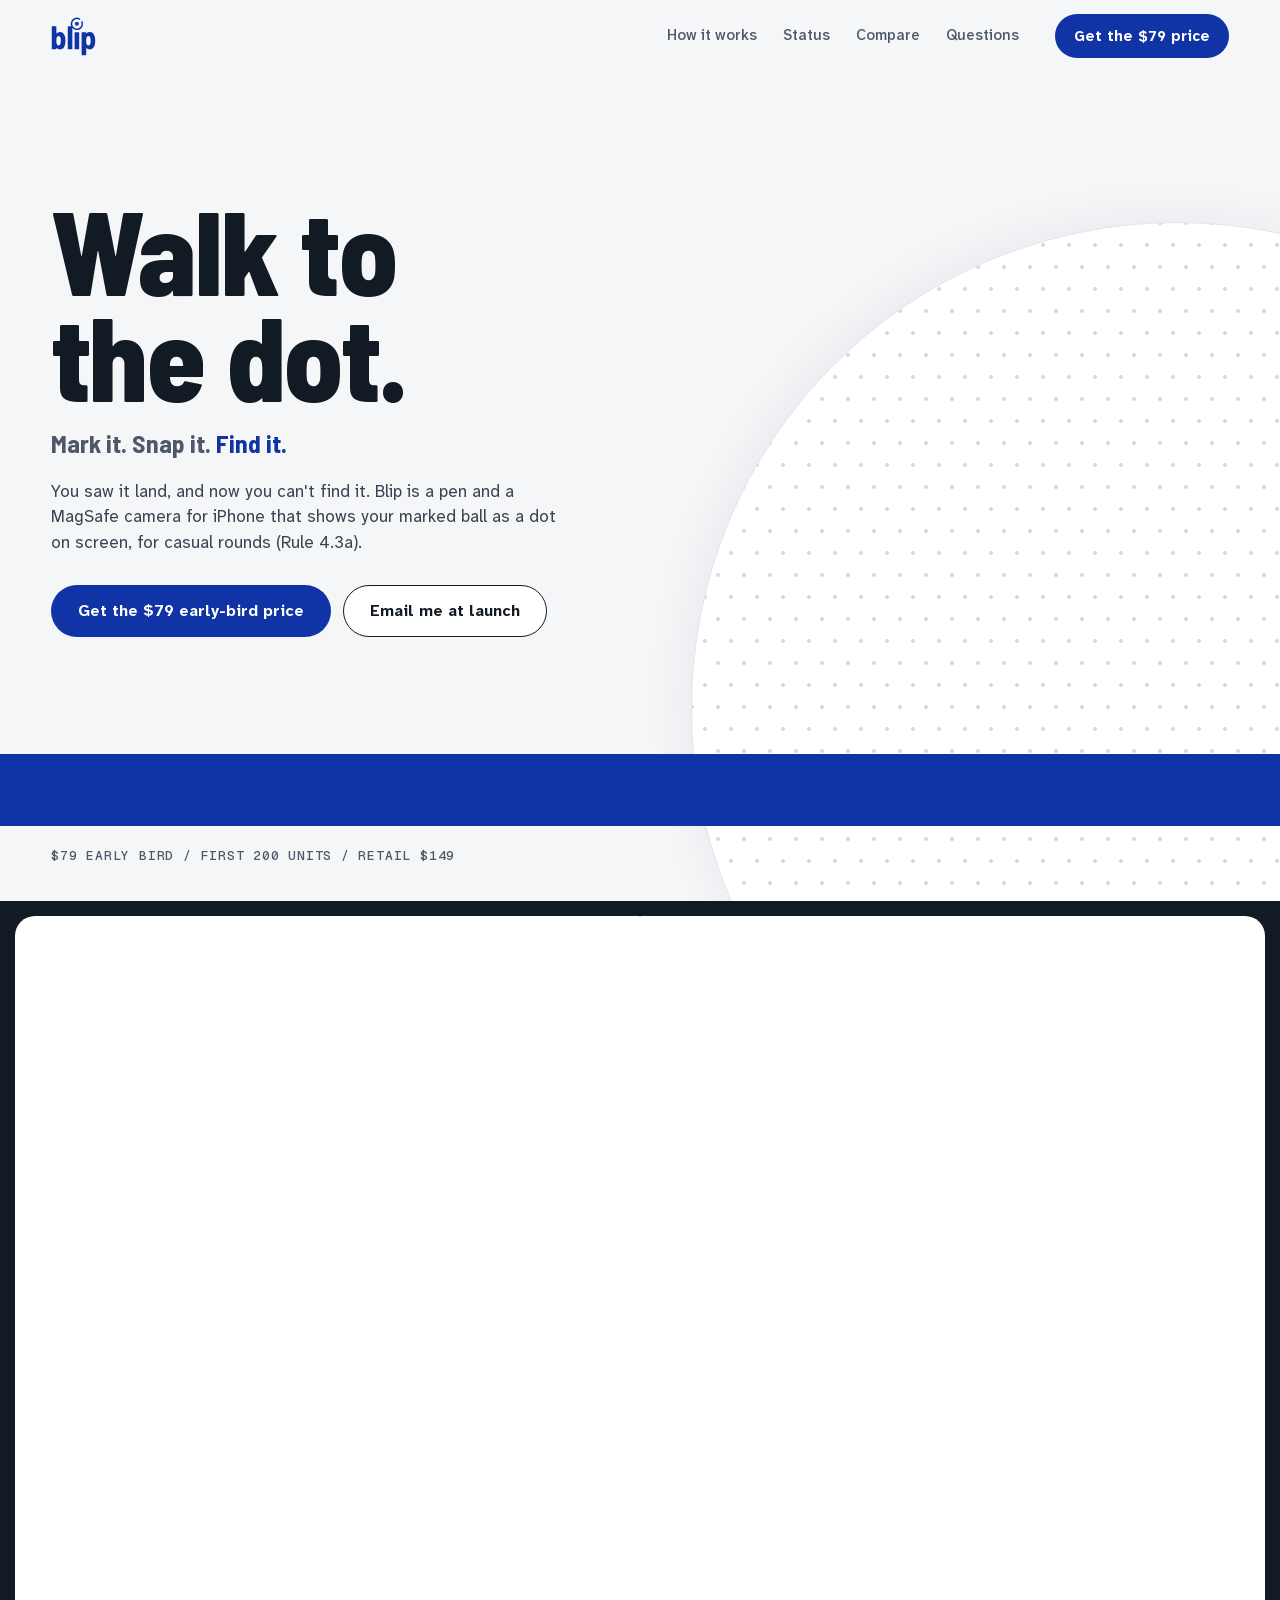
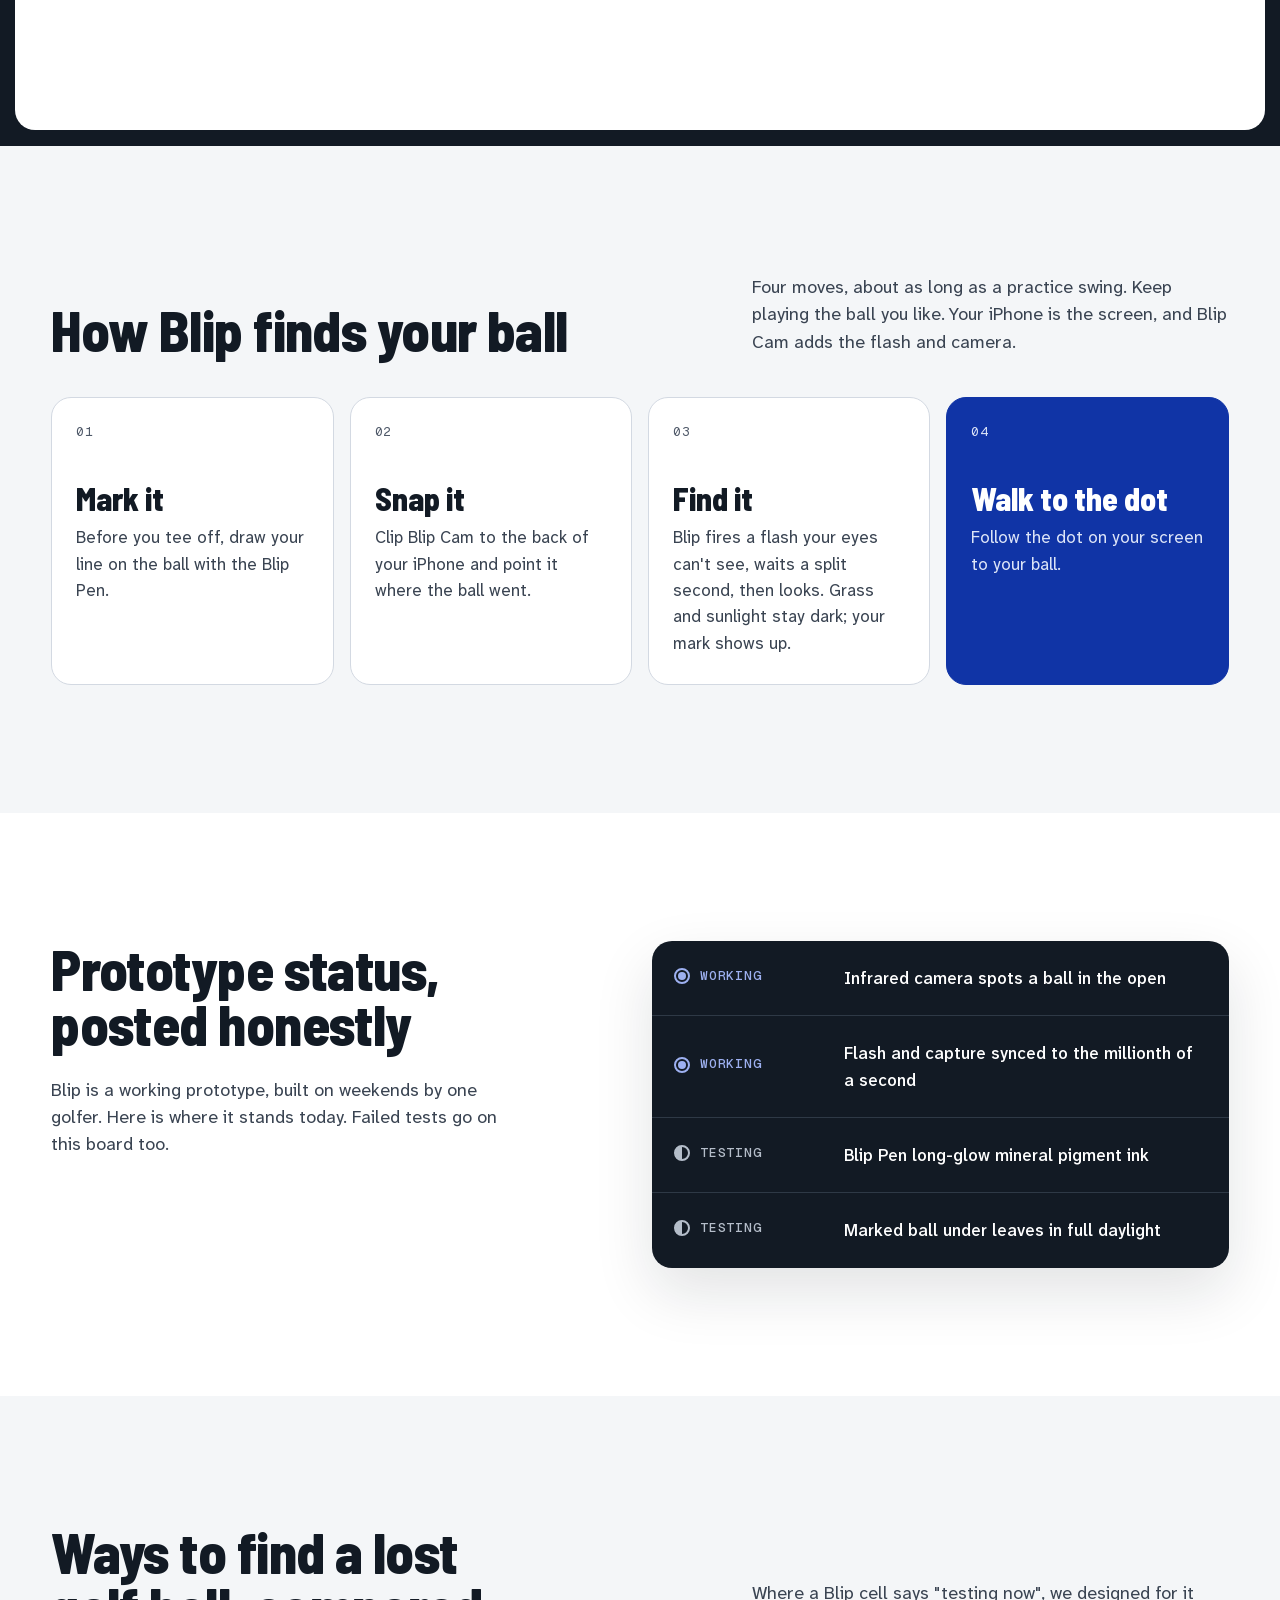
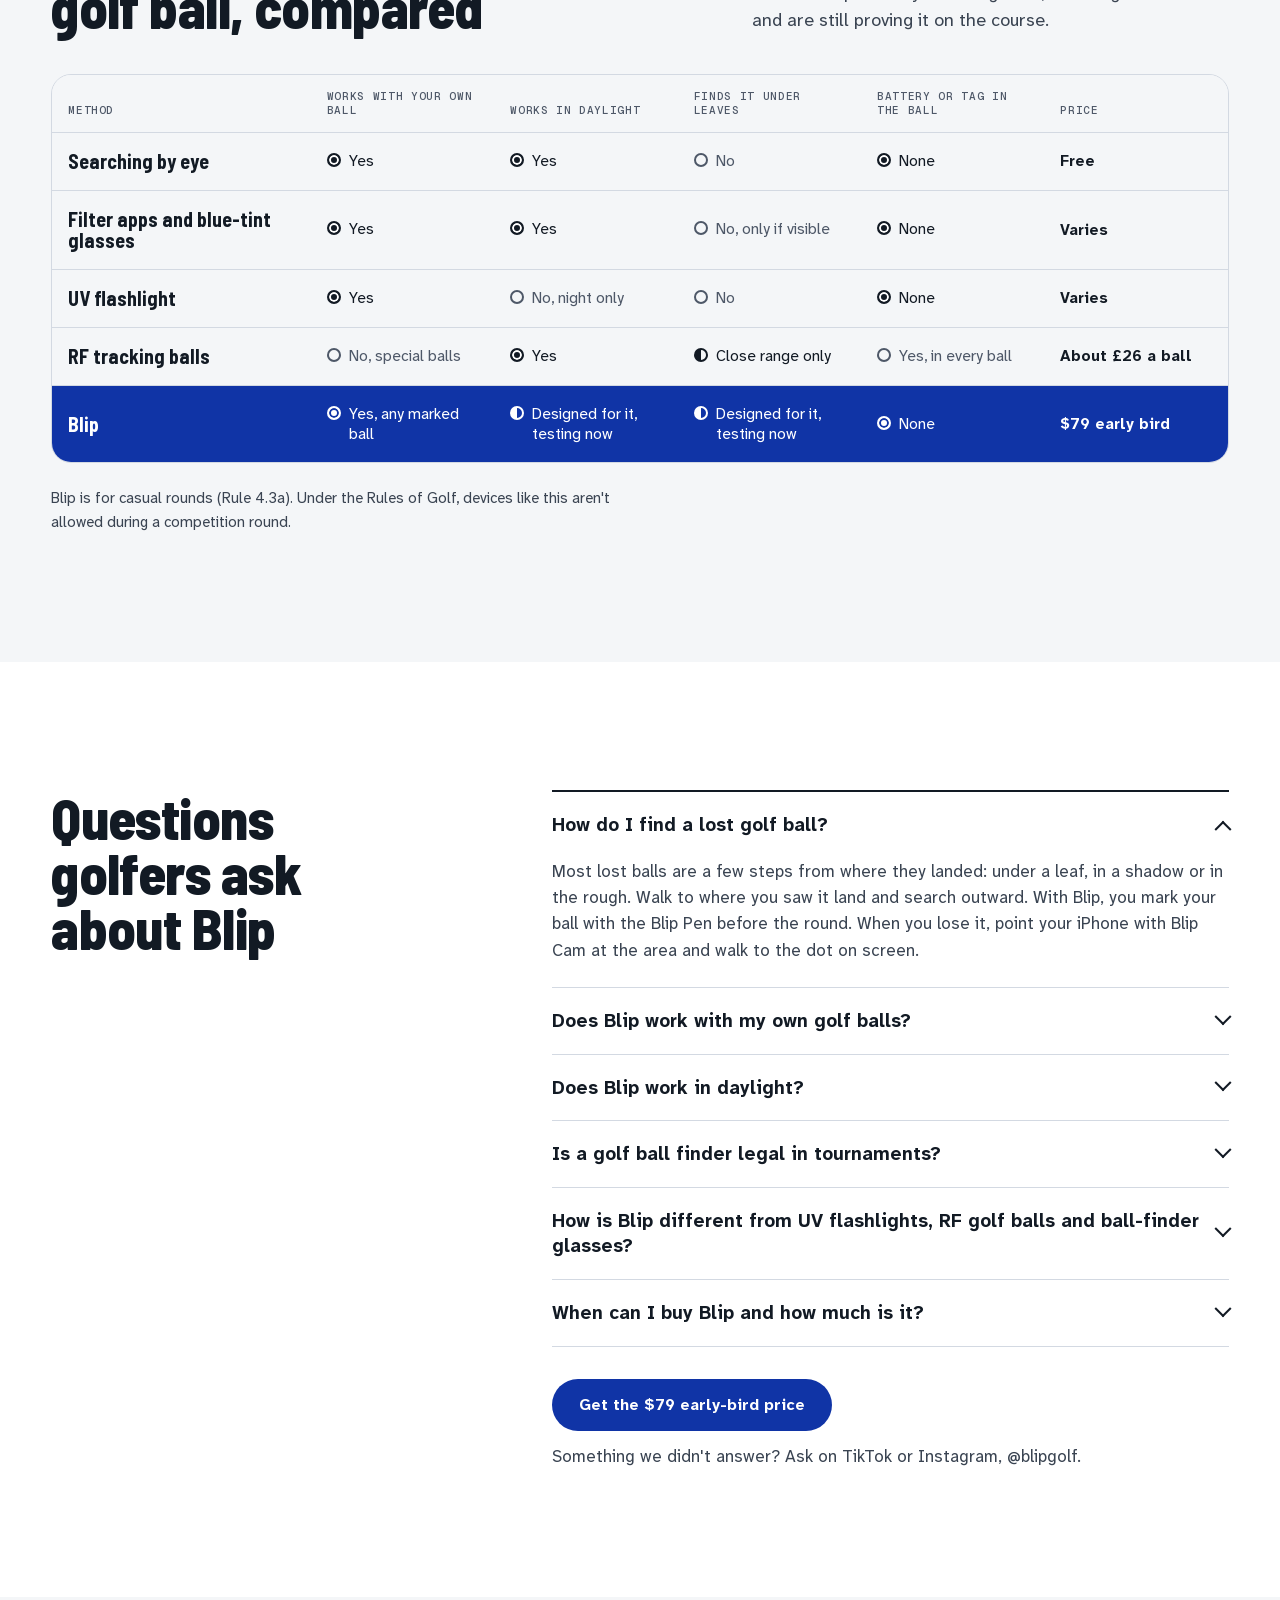
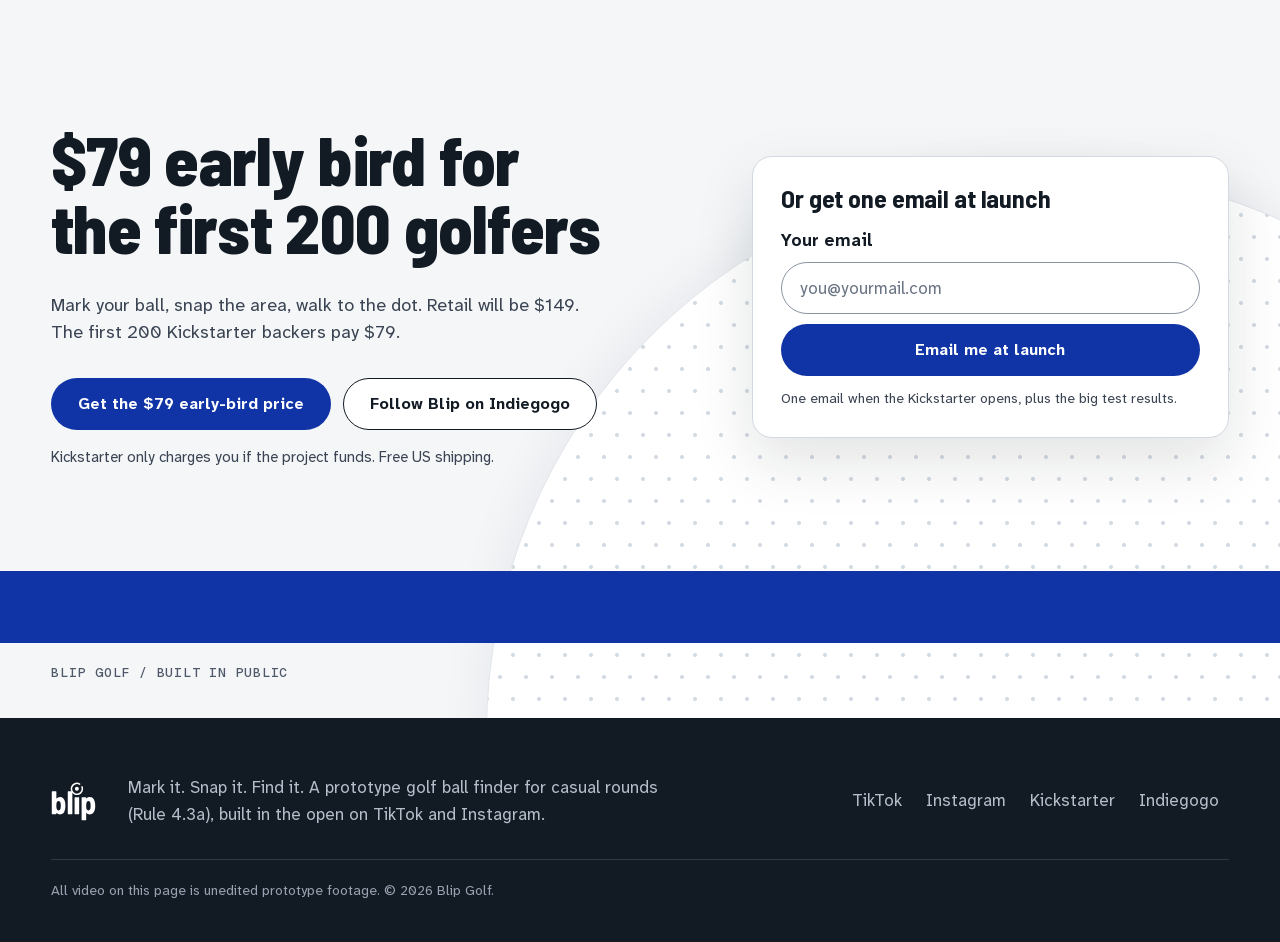
==== index.html @ b2dbf063 "Publish Blip Golf site: simplified home, dimpled-ball motif, links page Co-Authored-By: Claude Opus " ====
<!doctype html>
<html lang="en" data-type="product" data-radius="soft">
<head>
<meta charset="utf-8">
<meta name="viewport" content="width=device-width, initial-scale=1">
<!-- Blip brand tokens v1 (from ~/Findaball/brand/tokens/tokens.css). Fonts are self-hosted in styles.css instead of the @import. Swap brand values HERE. -->
<style>
:root{
  --blue:#1034A6;        /* Egyptian Blue, the ink: line, wordmark, primary button, dot, links */
  --blue-deep:#0A1F6B;   /* pressed / band on blue */
  --blue-wash:#DCE4F7;   /* rare tint panel */
  --blue-light:#9DB0F0;  /* blue text on ink grounds only */
  --white:#FFFFFF;       /* ball white: cards, ball arc */
  --mist:#F4F6F8;        /* page ground (cool, never cream) */
  --mist-2:#E9EDF2;      /* secondary surface, photo slots */
  --line:#D3D9E2;        /* hairlines */
  --slate:#4E5868;       /* secondary text on light */
  --ink:#121A24;         /* text on light, dark grounds */
  --ink-2:#1E2833;       /* dark cards */
  --font-display:"Barlow Semi Condensed","Arial Narrow",sans-serif; /* 800/700, tracking -0.01em */
  --font-sans:"Atkinson Hyperlegible Next",system-ui,sans-serif;
  --font-mono:"Geist Mono",ui-monospace,monospace;              /* readouts only, uppercase, +0.06em */
  --radius-sm:8px; --radius-md:20px; --radius-pill:999px;
  --shadow-ball:0 24px 60px rgba(18,26,36,.12);
  --space-1:4px; --space-2:8px; --space-3:16px; --space-4:24px; --space-5:40px; --space-6:64px; --space-7:120px;
}
</style>
<title>Blip: golf ball finder for iPhone, pen plus camera</title>
<meta name="description" content="Blip is a golf ball finder: mark any ball with the Blip Pen, then the Blip Cam on your iPhone shows it as a dot on screen. $79 early bird on Kickstarter.">
<link rel="canonical" href="https://blipgolf.com/">
<meta name="page-type" content="product">
<meta name="site-kind" content="tech">
<meta name="theme-color" content="#F4F6F8">
<meta name="color-scheme" content="light">
<meta name="robots" content="index, follow, max-image-preview:large, max-video-preview:-1">

<meta property="og:type" content="website">
<meta property="og:site_name" content="Blip Golf">
<meta property="og:url" content="https://blipgolf.com/">
<meta property="og:title" content="Blip: walk to the dot. A golf ball finder for iPhone">
<meta property="og:description" content="A marker pen plus a MagSafe camera for iPhone that finds the golf ball you already play. Prototype built in the open. $79 early bird.">
<meta property="og:image" content="https://blipgolf.com/assets/og-image.png">
<meta property="og:image:width" content="1200">
<meta property="og:image:height" content="630">
<meta property="og:image:alt" content="Blip logo and the line Walk to the dot. on a light ground with a blue band.">
<meta name="twitter:card" content="summary_large_image">
<meta name="twitter:title" content="Blip: walk to the dot. A golf ball finder for iPhone">
<meta name="twitter:description" content="A marker pen plus a MagSafe camera for iPhone that finds the golf ball you already play. $79 early bird.">
<meta name="twitter:image" content="https://blipgolf.com/assets/og-image.png">
<meta name="twitter:image:alt" content="Blip logo and the line Walk to the dot. on a light ground with a blue band.">

<link rel="icon" href="assets/favicon.svg" type="image/svg+xml">
<link rel="icon" href="assets/favicon-32.png" sizes="32x32" type="image/png">
<link rel="apple-touch-icon" href="assets/apple-touch-icon-180.png">
<link rel="manifest" href="site.webmanifest">

<link rel="preload" href="assets/fonts/barlow-semi-condensed-800.woff2" as="font" type="font/woff2" crossorigin>
<link rel="preload" href="assets/fonts/atkinson-next.woff2" as="font" type="font/woff2" crossorigin>
<link rel="stylesheet" href="styles.css?v=10">
<script>document.documentElement.classList.add('js','mo-js','m-enter');setTimeout(function(){document.documentElement.classList.add('mo-safe')},2500)</script>
<link rel="modulepreload" href="assets/moments/moments.js">
<link rel="modulepreload" href="assets/moments/lib.js">

<script type="application/ld+json">
{
  "@context": "https://schema.org",
  "@graph": [
    {
      "@type": "Organization",
      "@id": "https://blipgolf.com/#org",
      "name": "Blip Golf",
      "alternateName": "Blip",
      "url": "https://blipgolf.com/",
      "logo": "https://blipgolf.com/assets/icon-512.png",
      "description": "Blip Golf makes lost golf balls findable with a marker pen and a MagSafe camera for iPhone. Prototype stage, built in the open.",
      "sameAs": [
        "https://www.instagram.com/blipgolf/",
        "https://www.tiktok.com/@blipgolf",
        "https://www.kickstarter.com/projects/804464871/1559624511",
        "https://www.indiegogo.com/projects/findaball/blip"
      ]
    },
    {
      "@type": "WebSite",
      "@id": "https://blipgolf.com/#website",
      "url": "https://blipgolf.com/",
      "name": "Blip Golf",
      "publisher": { "@id": "https://blipgolf.com/#org" },
      "inLanguage": "en"
    },
    {
      "@type": "Product",
      "@id": "https://blipgolf.com/#product",
      "name": "Blip golf ball finder",
      "brand": { "@type": "Brand", "name": "Blip" },
      "manufacturer": { "@id": "https://blipgolf.com/#org" },
      "description": "A golf ball finder kit for casual rounds: the Blip Pen marks any golf ball, and the Blip Cam, a MagSafe clip-on camera for iPhone, fires a flash your eyes can't see and shows the marked ball as a dot on the phone screen. Prototype stage; daylight use under leaves is being tested now.",
      "category": "Sports & Outdoors > Golf > Golf Accessories > Golf Ball Finders",
      "image": "https://blipgolf.com/assets/media/pen-and-cam.jpg",
      "url": "https://blipgolf.com/",
      "offers": {
        "@type": "Offer",
        "name": "Kickstarter early bird",
        "price": "79.00",
        "priceCurrency": "USD",
        "availability": "https://schema.org/PreOrder",
        "url": "https://www.kickstarter.com/projects/804464871/1559624511",
        "eligibleQuantity": { "@type": "QuantitativeValue", "maxValue": 200, "unitText": "early-bird units" },
        "seller": { "@id": "https://blipgolf.com/#org" }
      }
    },
    {
      "@type": "HowTo",
      "@id": "https://blipgolf.com/#howto",
      "name": "How to find a lost golf ball with Blip",
      "description": "Mark your ball, snap the area with Blip Cam on your iPhone, and walk to the dot on screen.",
      "tool": [
        { "@type": "HowToTool", "name": "Blip Pen" },
        { "@type": "HowToTool", "name": "Blip Cam (MagSafe clip-on camera)" },
        { "@type": "HowToTool", "name": "iPhone with MagSafe" }
      ],
      "step": [
        { "@type": "HowToStep", "position": 1, "name": "Mark it", "text": "Before you tee off, draw your line on the ball with the Blip Pen. Any ball works.", "url": "https://blipgolf.com/#how" },
        { "@type": "HowToStep", "position": 2, "name": "Snap it", "text": "Clip Blip Cam to the back of your iPhone and point it where the ball went.", "url": "https://blipgolf.com/#how" },
        { "@type": "HowToStep", "position": 3, "name": "Find it", "text": "Blip fires a flash your eyes can't see, waits a split second, then looks. Grass and sunlight stay dark; your mark shows up as a dot.", "url": "https://blipgolf.com/#how" },
        { "@type": "HowToStep", "position": 4, "name": "Walk to the dot", "text": "Follow the dot on your phone to your ball.", "url": "https://blipgolf.com/#how" }
      ]
    },
    {
      "@type": "FAQPage",
      "@id": "https://blipgolf.com/#faq",
      "mainEntity": [
        { "@type": "Question", "name": "How do I find a lost golf ball?", "acceptedAnswer": { "@type": "Answer", "text": "Most lost balls are a few steps from where they landed: under a leaf, in a shadow or in the rough. Walk to where you saw it land and search outward. With Blip, you mark your ball with the Blip Pen before the round. When you lose it, point your iPhone with Blip Cam at the area and walk to the dot on screen." } },
        { "@type": "Question", "name": "Does Blip work with my own golf balls?", "acceptedAnswer": { "@type": "Answer", "text": "Yes. Blip works with any ball you mark with the Blip Pen. The ball stays exactly as it is, with nothing added inside." } },
        { "@type": "Question", "name": "Does Blip work in daylight?", "acceptedAnswer": { "@type": "Answer", "text": "Blip is designed for daylight, and we are testing that now. The prototype camera already spots a ball in the open. Its flash and capture are synced to the millionth of a second. The Blip Pen ink and a marked ball under leaves in full daylight are still in testing. We will post the results either way." } },
        { "@type": "Question", "name": "Is a golf ball finder legal in tournaments?", "acceptedAnswer": { "@type": "Answer", "text": "No. Blip is for casual rounds (Rule 4.3a). Under Rule 4.3a of the Rules of Golf, using equipment like this during a competition round is not allowed." } },
        { "@type": "Question", "name": "How is Blip different from UV flashlights, RF golf balls and ball-finder glasses?", "acceptedAnswer": { "@type": "Answer", "text": "Blue-tint glasses and filter apps only help when the ball is already visible. UV flashlights only work at night. RF tracking balls need special balls, about £26 each, and only work at close range. Blip works with your own ball and your iPhone. It is designed for daylight and for balls under leaves, which we are testing now." } },
        { "@type": "Question", "name": "When can I buy Blip and how much is it?", "acceptedAnswer": { "@type": "Answer", "text": "Blip is launching on Kickstarter. The early bird price is $79 for the first 200 units, and retail will be $149. Kickstarter only charges you if the project funds, and US shipping is free. Tap Get the $79 early-bird price to hear when it goes live." } }
      ]
    }
  ]
}
</script>
</head>
<body>
<a class="skip" href="#main">Skip to content</a>

<header class="nav" id="nav">
  <div class="wrap nav__in">
    <a class="brand" href="#top"><img src="assets/logo.svg" alt="Blip Golf, back to top" width="58" height="51"></a>
    <nav aria-label="Sections">
      <ul class="nav__links">
        <li><a href="#how">How it works</a></li>
        <li><a href="#status">Status</a></li>
        <li><a href="#compare">Compare</a></li>
        <li><a href="#faq">Questions</a></li>
      </ul>
    </nav>
    <a class="btn btn--primary btn--sm" data-link="kickstarter" href="https://www.kickstarter.com/projects/804464871/1559624511" rel="noopener">Get the $79 price</a>
  </div>
</header>

<main id="main">

<section class="hero field" id="top" aria-labelledby="h1" data-enter>
  <div class="ball hero__ball" aria-hidden="true"></div>
  <div class="wrap hero__copy">
    <h1 id="h1" class="hero__title"><span class="slot"><span>Walk to</span></span> <span class="slot"><span>the dot.</span></span></h1>
    <p class="tagline"><span>Mark it.</span> <span>Snap it.</span> <span class="tagline__hot">Find it.</span></p>
    <p class="hero__lead">You saw it land, and now you can't find it. Blip is a pen and a MagSafe camera for iPhone that shows your marked ball as a dot on screen, for casual rounds (Rule 4.3a).</p>
    <div class="hero__actions">
      <a class="btn btn--primary" data-link="kickstarter" href="https://www.kickstarter.com/projects/804464871/1559624511" rel="noopener">Get the $79 early-bird price</a>
      <a class="btn btn--line" href="#early-bird">Email me at launch</a>
    </div>
  </div>
  <div class="band hero__band" aria-hidden="true"></div>
  <div class="wrap"><p class="readline">$79 early bird / first 200 units / retail $149</p></div>
</section>

<section class="ground-ink camera" id="problem" aria-labelledby="problem-h" data-moment="iris-opens" data-moment-opts='{"from":"base"}' style="--p-bg: var(--white)">
  <div class="wrap">
    <div class="camera__head">
      <h2 id="problem-h" class="h2">Most lost balls are a few steps away</h2>
      <p class="lead">Most lost balls sit under a leaf or in the rough, close enough to step on. Here is our prototype infrared camera, unedited. In the open, the ball shows as a bright spot. Under cut grass it is still hard to see, so the Blip Pen ink is in testing now.</p>
    </div>
    <div class="camera__pair">
      <figure class="plate">
        <figcaption class="plate__tag"><span class="mark mark--on" aria-hidden="true"></span>Ball in the open: spotted</figcaption>
        <div class="plate__frame" style="aspect-ratio: 720 / 502">
          <video class="plate__media" data-autoplay muted loop playsinline preload="none" poster="assets/media/test-open.jpg" width="720" height="502" aria-label="Unedited infrared test footage: a golf ball sits among leaves on a tray and shows as a bright spot.">
            <source src="assets/media/test-open.mp4" type="video/mp4">
          </video>
        </div>
      </figure>
      <figure class="plate">
        <figcaption class="plate__tag"><span class="mark mark--half" aria-hidden="true"></span>Ball under cut grass: testing</figcaption>
        <div class="plate__frame" style="aspect-ratio: 720 / 502">
          <video class="plate__media" data-autoplay muted loop playsinline preload="none" poster="assets/media/test-grass.jpg" width="720" height="502" aria-label="Unedited infrared test footage: the same tray with the ball hidden under cut grass. No bright spot stands out yet.">
            <source src="assets/media/test-grass.mp4" type="video/mp4">
          </video>
        </div>
      </figure>
    </div>
  </div>
</section>

<section class="ground-mist how" id="how" aria-labelledby="how-h">
  <div class="wrap">
    <div class="how__head">
      <h2 id="how-h" class="h2">How Blip finds your ball</h2>
      <p class="how__sub">Four moves, about as long as a practice swing. Keep playing the ball you like. Your iPhone is the screen, and Blip Cam adds the flash and camera.</p>
    </div>
    <ol class="steps">
      <li class="step">
        <span class="step__n" aria-hidden="true">01</span>
        <h3 class="step__t">Mark it</h3>
        <p>Before you tee off, draw your line on the ball with the Blip Pen.</p>
      </li>
      <li class="step">
        <span class="step__n" aria-hidden="true">02</span>
        <h3 class="step__t">Snap it</h3>
        <p>Clip Blip Cam to the back of your iPhone and point it where the ball went.</p>
      </li>
      <li class="step">
        <span class="step__n" aria-hidden="true">03</span>
        <h3 class="step__t">Find it</h3>
        <p>Blip fires a flash your eyes can't see, waits a split second, then looks. Grass and sunlight stay dark; your mark shows up.</p>
      </li>
      <li class="step step--hot">
        <span class="step__n" aria-hidden="true">04</span>
        <h3 class="step__t">Walk to the dot</h3>
        <p>Follow the dot on your screen to your ball.</p>
      </li>
    </ol>
  </div>
</section>

<section class="ground-white status" id="status" aria-labelledby="status-h">
  <div class="wrap status__grid">
    <div class="status__head">
      <h2 id="status-h" class="h2">Prototype status, posted honestly</h2>
      <p class="lead">Blip is a working prototype, built on weekends by one golfer. Here is where it stands today. Failed tests go on this board too.</p>
    </div>
    <table class="board-table">
      <caption class="vh">Blip prototype status</caption>
      <thead class="vh"><tr><th scope="col">State</th><th scope="col">What</th></tr></thead>
      <tbody>
        <tr class="is-on"><td><span class="state"><span class="mark mark--on" aria-hidden="true"></span>Working</span></td><td>Infrared camera spots a ball in the open</td></tr>
        <tr class="is-on"><td><span class="state"><span class="mark mark--on" aria-hidden="true"></span>Working</span></td><td>Flash and capture synced to the millionth of a second</td></tr>
        <tr class="is-test"><td><span class="state"><span class="mark mark--half" aria-hidden="true"></span>Testing</span></td><td>Blip Pen long-glow mineral pigment ink</td></tr>
        <tr class="is-test"><td><span class="state"><span class="mark mark--half" aria-hidden="true"></span>Testing</span></td><td>Marked ball under leaves in full daylight</td></tr>
      </tbody>
    </table>
  </div>
</section>

<section class="ground-mist compare" id="compare" aria-labelledby="compare-h">
  <div class="wrap">
    <div class="compare__head">
      <h2 id="compare-h" class="h2">Ways to find a lost golf ball, compared</h2>
      <p class="lead">Where a Blip cell says "testing now", we designed for it and are still proving it on the course.</p>
    </div>
    <table class="lb">
      <caption class="vh">Comparison of golf ball finding methods: searching by eye, filter apps and glasses, UV flashlights, RF tracking balls and Blip.</caption>
      <thead>
        <tr>
          <th scope="col">Method</th>
          <th scope="col">Works with your own ball</th>
          <th scope="col">Works in daylight</th>
          <th scope="col">Finds it under leaves</th>
          <th scope="col">Battery or tag in the ball</th>
          <th scope="col">Price</th>
        </tr>
      </thead>
      <tbody>
        <tr>
          <th scope="row">Searching by eye</th>
          <td data-l="Your own ball"><span class="yn yn--y">Yes</span></td>
          <td data-l="Daylight"><span class="yn yn--y">Yes</span></td>
          <td data-l="Under leaves"><span class="yn yn--n">No</span></td>
          <td data-l="In the ball"><span class="yn yn--y">None</span></td>
          <td data-l="Price">Free</td>
        </tr>
        <tr>
          <th scope="row">Filter apps and blue-tint glasses</th>
          <td data-l="Your own ball"><span class="yn yn--y">Yes</span></td>
          <td data-l="Daylight"><span class="yn yn--y">Yes</span></td>
          <td data-l="Under leaves"><span class="yn yn--n">No, only if visible</span></td>
          <td data-l="In the ball"><span class="yn yn--y">None</span></td>
          <td data-l="Price">Varies</td>
        </tr>
        <tr>
          <th scope="row">UV flashlight</th>
          <td data-l="Your own ball"><span class="yn yn--y">Yes</span></td>
          <td data-l="Daylight"><span class="yn yn--n">No, night only</span></td>
          <td data-l="Under leaves"><span class="yn yn--n">No</span></td>
          <td data-l="In the ball"><span class="yn yn--y">None</span></td>
          <td data-l="Price">Varies</td>
        </tr>
        <tr>
          <th scope="row">RF tracking balls</th>
          <td data-l="Your own ball"><span class="yn yn--n">No, special balls</span></td>
          <td data-l="Daylight"><span class="yn yn--y">Yes</span></td>
          <td data-l="Under leaves"><span class="yn yn--p">Close range only</span></td>
          <td data-l="In the ball"><span class="yn yn--n">Yes, in every ball</span></td>
          <td data-l="Price">About £26 a ball</td>
        </tr>
        <tr class="lb__us">
          <th scope="row">Blip</th>
          <td data-l="Your own ball"><span class="yn yn--y">Yes, any marked ball</span></td>
          <td data-l="Daylight"><span class="yn yn--p">Designed for it, testing now</span></td>
          <td data-l="Under leaves"><span class="yn yn--p">Designed for it, testing now</span></td>
          <td data-l="In the ball"><span class="yn yn--y">None</span></td>
          <td data-l="Price">$79 early bird</td>
        </tr>
      </tbody>
    </table>
    <p class="fine">Blip is for casual rounds (Rule 4.3a). Under the Rules of Golf, devices like this aren't allowed during a competition round.</p>
  </div>
</section>

<section class="ground-white faq" id="faq" aria-labelledby="faq-h">
  <div class="wrap faq__grid">
    <h2 id="faq-h" class="h2">Questions golfers ask about Blip</h2>
    <div class="faq__list">
      <details class="qa" open>
        <summary><h3>How do I find a lost golf ball?</h3></summary>
        <p>Most lost balls are a few steps from where they landed: under a leaf, in a shadow or in the rough. Walk to where you saw it land and search outward. With Blip, you mark your ball with the Blip Pen before the round. When you lose it, point your iPhone with Blip Cam at the area and walk to the dot on screen.</p>
      </details>
      <details class="qa">
        <summary><h3>Does Blip work with my own golf balls?</h3></summary>
        <p>Yes. Blip works with any ball you mark with the Blip Pen. The ball stays exactly as it is, with nothing added inside.</p>
      </details>
      <details class="qa">
        <summary><h3>Does Blip work in daylight?</h3></summary>
        <p>Blip is designed for daylight, and we are testing that now. The prototype camera already spots a ball in the open. Its flash and capture are synced to the millionth of a second. The Blip Pen ink and a marked ball under leaves in full daylight are still in testing. We will post the results either way.</p>
      </details>
      <details class="qa">
        <summary><h3>Is a golf ball finder legal in tournaments?</h3></summary>
        <p>No. Blip is for casual rounds (Rule 4.3a). Under Rule 4.3a of the Rules of Golf, using equipment like this during a competition round is not allowed.</p>
      </details>
      <details class="qa">
        <summary><h3>How is Blip different from UV flashlights, RF golf balls and ball-finder glasses?</h3></summary>
        <p>Blue-tint glasses and filter apps only help when the ball is already visible. UV flashlights only work at night. RF tracking balls need special balls, about £26 each, and only work at close range. Blip works with your own ball and your iPhone. It is designed for daylight and for balls under leaves, which we are testing now.</p>
      </details>
      <details class="qa">
        <summary><h3>When can I buy Blip and how much is it?</h3></summary>
        <p>Blip is launching on Kickstarter. The early bird price is $79 for the first 200 units, and retail will be $149. Kickstarter only charges you if the project funds, and US shipping is free. Tap Get the $79 early-bird price to hear when it goes live.</p>
      </details>
      <div class="faq__cta">
        <a class="btn btn--primary" data-link="kickstarter" href="https://www.kickstarter.com/projects/804464871/1559624511" rel="noopener">Get the $79 early-bird price</a>
        <p>Something we didn't answer? Ask on TikTok or Instagram, @blipgolf.</p>
      </div>
    </div>
  </div>
</section>

<section class="close field" id="early-bird" aria-labelledby="close-h">
  <div class="ball close__ball" aria-hidden="true"></div>
  <div class="wrap close__grid">
    <div class="close__copy">
      <h2 id="close-h" class="h2 h2--xl">$79 early bird for the first 200 golfers</h2>
      <p class="lead">Mark your ball, snap the area, walk to the dot. Retail will be $149. The first 200 Kickstarter backers pay $79.</p>
      <div class="close__actions">
        <a class="btn btn--primary" data-link="kickstarter" href="https://www.kickstarter.com/projects/804464871/1559624511" rel="noopener">Get the $79 early-bird price</a>
        <a class="btn btn--line" data-link="indiegogo" href="https://www.indiegogo.com/projects/findaball/blip" rel="noopener">Follow Blip on Indiegogo</a>
      </div>
      <p class="close__risk">Kickstarter only charges you if the project funds. Free US shipping.</p>
    </div>
    <form class="signup" id="signup" novalidate>
      <h3 class="h3">Or get one email at launch</h3>
      <label class="signup__label" for="email">Your email</label>
      <div class="signup__row">
        <input class="signup__input" id="email" name="email" type="email" autocomplete="email" inputmode="email" required placeholder="you@yourmail.com" aria-describedby="email-help email-err">
        <button class="btn btn--primary" type="submit">Email me at launch</button>
      </div>
      <p class="signup__help" id="email-help">One email when the Kickstarter opens, plus the big test results.</p>
      <p class="signup__err" id="email-err" role="alert" hidden></p>
      <p class="signup__ok" id="email-ok" role="status" hidden></p>
    </form>
  </div>
  <div class="band close__band" aria-hidden="true"></div>
  <div class="wrap"><p class="readline">Blip Golf / built in public</p></div>
</section>

</main>

<footer class="foot ground-ink">
  <div class="wrap foot__in">
    <a class="brand" href="#top"><img src="assets/logo-reverse.svg" alt="Blip Golf, back to top" width="58" height="51"></a>
    <p class="foot__line">Mark it. Snap it. Find it. A prototype golf ball finder for casual rounds (Rule 4.3a), built in the open on TikTok and Instagram.</p>
    <ul class="foot__links">
      <li><a data-social="tiktok" href="https://www.tiktok.com/@blipgolf" rel="noopener">TikTok</a></li>
      <li><a data-social="instagram" href="https://www.instagram.com/blipgolf/" rel="noopener">Instagram</a></li>
      <li><a data-link="kickstarter" href="https://www.kickstarter.com/projects/804464871/1559624511" rel="noopener">Kickstarter</a></li>
      <li><a data-link="indiegogo" href="https://www.indiegogo.com/projects/findaball/blip" rel="noopener">Indiegogo</a></li>
    </ul>
    <p class="foot__fine">All video on this page is unedited prototype footage. &copy; 2026 Blip Golf.</p>
  </div>
</footer>

<script>
/* ===== Links: one place to change platform URLs =====
   TODO: the Kickstarter pre-launch page is not active yet. Confirm this URL when it is.
   TODO: swap these text buttons for Kickstarter's / Indiegogo's official badges once their
   brand-asset licence terms are confirmed (Kickstarter's widget card needs a live project). */
var LINKS = {
  kickstarter: 'https://www.kickstarter.com/projects/804464871/1559624511',
  indiegogo: 'https://www.indiegogo.com/projects/findaball/blip'
};
document.querySelectorAll('[data-link]').forEach(function (a) {
  var u = LINKS[a.getAttribute('data-link')]; if (u) a.href = u;
});

/* ===== Social handle: one constant =====
   The @blipgolf rename is in progress (old handle: hiphopgolfshop). Change it here only. */
var SOCIAL_HANDLE = 'blipgolf';
var SOCIAL = {
  tiktok: 'https://www.tiktok.com/@' + SOCIAL_HANDLE,
  instagram: 'https://www.instagram.com/' + SOCIAL_HANDLE + '/'
};
document.querySelectorAll('[data-social]').forEach(function (a) {
  var u = SOCIAL[a.getAttribute('data-social')]; if (u) a.href = u;
});

/* ===== Waitlist form =====
   TODO: swap for form service. There is no backend yet, so this opens the visitor's
   email app with a pre-filled message to the founder as a temporary fallback. */
(function () {
  var WAITLIST_TO = 'rayedwasif@gmail.com';
  var form = document.getElementById('signup');
  var input = document.getElementById('email');
  var err = document.getElementById('email-err');
  var ok = document.getElementById('email-ok');
  form.addEventListener('submit', function (e) {
    e.preventDefault();
    var v = input.value.trim();
    var valid = /^[^\s@]+@[^\s@]+\.[^\s@]{2,}$/.test(v);
    ok.hidden = true;
    if (!valid) {
      err.textContent = v ? 'That email looks incomplete. Check for a missing @ or domain.' : 'Enter your email so we can tell you when the Kickstarter opens.';
      err.hidden = false; input.setAttribute('aria-invalid', 'true'); input.focus(); return;
    }
    err.hidden = true; input.removeAttribute('aria-invalid');
    var body = 'Please add me to the Blip waitlist.\n\nMy email: ' + v + '\n';
    window.location.href = 'mailto:' + WAITLIST_TO + '?subject=' + encodeURIComponent('Blip waitlist') + '&body=' + encodeURIComponent(body);
    ok.textContent = 'Your email app should open with the message ready. Press send and you are on the list.';
    ok.hidden = false;
  });
})();

/* ===== Footage: play when on screen, pause control, reduced motion ===== */
(function () {
  var reduce = window.matchMedia('(prefers-reduced-motion: reduce)').matches;
  var vids = [].slice.call(document.querySelectorAll('video[data-autoplay]'));
  function setBtn(v) {
    var b = v.parentNode.querySelector('.plate__toggle'); if (!b) return;
    var paused = v.paused || v.dataset.user === 'paused';
    b.setAttribute('aria-label', paused ? 'Play video' : 'Pause video');
    b.setAttribute('aria-pressed', paused ? 'true' : 'false');
    b.classList.toggle('is-paused', paused);
  }
  vids.forEach(function (v) {
    var b = v.parentNode.querySelector('.plate__toggle');
    if (reduce) { v.dataset.user = 'paused'; v.setAttribute('preload', 'metadata'); }
    if (b) b.addEventListener('click', function () {
      if (v.paused) { v.dataset.user = ''; v.play().catch(function(){}); }
      else { v.dataset.user = 'paused'; v.pause(); }
      setBtn(v);
    });
    v.addEventListener('play', function () { setBtn(v); });
    v.addEventListener('pause', function () { setBtn(v); });
    setBtn(v);
  });
  if (!('IntersectionObserver' in window)) return;
  var io = new IntersectionObserver(function (es) {
    es.forEach(function (e) {
      var v = e.target;
      if (e.isIntersecting) { if (v.dataset.user !== 'paused') v.play().catch(function(){}); }
      else if (!v.paused) v.pause();
    });
  }, { rootMargin: '200px 0px' });
  vids.forEach(function (v) { io.observe(v); });
})();

/* ===== Nav hairline after scroll ===== */
(function () {
  var nav = document.getElementById('nav'); var on = false;
  function f() { var s = window.scrollY > 8; if (s !== on) { on = s; nav.classList.toggle('is-scrolled', s); } }
  window.addEventListener('scroll', f, { passive: true }); f();
})();
</script>
<script type="module" src="assets/moments/moments.js"></script>
</body>
</html>
---- styles.css ----
/* =========================================================
   Blip Golf landing page.
   Brand values live in the :root <style> block at the top of index.html
   (copied from ~/Findaball/brand/tokens/tokens.css). This file only maps them
   to roles, so a brand change never needs an edit here.
   Ink only: Egyptian Blue is the one colour.
   ========================================================= */
:root {
  --c-ground: var(--mist);
  --c-surface: var(--white);
  --c-surface-2: var(--mist-2);
  --c-rule: var(--line);
  --c-text: var(--ink);
  --c-text-muted: #3A4452;      /* slate deepened for 7:1 body text; brand --slate stays for labels */
  --c-dark: var(--ink);
  --c-dark-2: var(--ink-2);
  --c-dark-rule: #2E3946;
  --c-on-dark: var(--white);
  --c-on-dark-muted: #B4BDC9;
  --c-accent: var(--blue);
  --c-accent-press: var(--blue-deep);
  --c-accent-on-dark: var(--blue-light);
  --c-on-accent: var(--white);

  --f-display: var(--font-display);
  --f-text: var(--font-sans);
  --f-mono: var(--font-mono);

  --wrap: 1200px;
  --pad-x: clamp(20px, 4vw, 56px);
  --sec-y: clamp(88px, 10vw, 152px);
  --ease-out: cubic-bezier(.16, 1, .3, 1);
  --nav-h: 72px;

  /* hooks the iris moment reads */
  --bg: var(--white);
  --accent: var(--blue-light);
  --r-lg: var(--radius-md);
}

@font-face { font-family: "Barlow Semi Condensed"; src: url("assets/fonts/barlow-semi-condensed-800.woff2") format("woff2"); font-weight: 800; font-style: normal; font-display: swap; }
@font-face { font-family: "Barlow Semi Condensed"; src: url("assets/fonts/barlow-semi-condensed-700.woff2") format("woff2"); font-weight: 700; font-style: normal; font-display: swap; }
@font-face { font-family: "Atkinson Hyperlegible Next"; src: url("assets/fonts/atkinson-next.woff2") format("woff2"); font-weight: 200 800; font-style: normal; font-display: swap; }
@font-face { font-family: "Geist Mono"; src: url("assets/fonts/geist-mono.woff2") format("woff2"); font-weight: 100 900; font-style: normal; font-display: swap; }

/* ---------- base ---------- */
*, *::before, *::after { box-sizing: border-box; }
html { -webkit-text-size-adjust: 100%; scroll-behavior: smooth; scroll-padding-top: calc(var(--nav-h) + 8px); scrollbar-color: #9aa4b2 var(--c-ground); }
body { margin: 0; background: var(--c-ground); color: var(--c-text); font: 400 1.0625rem/1.55 var(--f-text); text-rendering: optimizeLegibility; -webkit-font-smoothing: antialiased; }
img, video { display: block; max-width: 100%; }
a { color: inherit; text-decoration-thickness: 1px; text-underline-offset: .2em; }
::selection { background: var(--blue); color: #fff; }
:focus-visible { outline: 2px solid var(--blue); outline-offset: 3px; }
.ground-ink :focus-visible, .ground-blue :focus-visible { outline-color: var(--white); }
.vh { position: absolute !important; width: 1px; height: 1px; overflow: hidden; clip: rect(0 0 0 0); white-space: nowrap; }
.skip { position: fixed; left: 12px; top: -80px; z-index: 100; background: var(--blue); color: #fff; padding: 12px 16px; border-radius: var(--radius-sm); font-weight: 700; text-decoration: none; transition: top .2s var(--ease-out); }
.skip:focus { top: 12px; }

.wrap { width: 100%; max-width: calc(var(--wrap) + 2 * var(--pad-x)); margin-inline: auto; padding-inline: var(--pad-x); }
main > section { padding-block: var(--sec-y); position: relative; }
.ground-mist { background: var(--mist); color: var(--c-text); }
.ground-white { background: var(--white); color: var(--c-text); }
.ground-ink { background: var(--ink); color: var(--c-on-dark); }
.ground-blue { background: var(--blue); color: var(--white); }

/* ---------- type ---------- */
.h2 { font: 800 clamp(2.5rem, 4.4vw, 4rem)/.98 var(--f-display); letter-spacing: -.01em; margin: 0 0 .45em; text-wrap: balance; }
.h2--xl { font-size: clamp(2.75rem, 5.4vw, 5rem); }
.h3 { font: 700 clamp(1.5rem, 2vw, 1.875rem)/1.05 var(--f-display); letter-spacing: -.005em; margin: 0 0 16px; text-wrap: balance; }
.lead { font-size: clamp(1.125rem, 1.35vw, 1.3125rem); line-height: 1.5; color: var(--c-text-muted); max-width: 42ch; margin: 0; text-wrap: pretty; }
.ground-ink .lead { color: var(--c-on-dark-muted); }
.ground-blue .lead { color: #E3E9FB; }
.fine { font-size: .9375rem; color: var(--c-text-muted); margin: 24px 0 0; max-width: 60ch; text-wrap: pretty; }
.readout, .plate__tag, .tile__lab, .state, .lb thead th, .step__n, .lb td::before { font-family: var(--f-mono); text-transform: uppercase; letter-spacing: .06em; }

/* ---------- buttons ---------- */
.btn { display: inline-flex; align-items: center; justify-content: center; min-height: 52px; padding: 0 26px; border-radius: var(--radius-pill); font: 700 1rem/1 var(--f-text); text-decoration: none; cursor: pointer; border: 1.5px solid transparent; transition: transform .18s var(--ease-out), background-color .18s, color .18s, border-color .18s; white-space: nowrap; }
.btn:hover { transform: translateY(-2px); }
.btn:active { transform: translateY(0) scale(.98); }
.btn--primary { background: var(--blue); color: #fff; }
.btn--primary:hover { background: var(--blue-deep); }
.btn--white { background: #fff; color: var(--blue); }
.btn--white:hover { background: var(--blue-wash); }
.btn--line { border-color: currentColor; color: inherit; background: transparent; }
.btn--line:hover { background: var(--ink); color: #fff; border-color: var(--ink); }
.ground-ink .btn--line:hover, .ground-blue .btn--line:hover { background: #fff; color: var(--ink); border-color: #fff; }
.ground-blue .btn--line:hover { color: var(--blue); }
.btn--sm { min-height: 44px; padding: 0 18px; font-size: .9375rem; }

/* ---------- nav ---------- */
.nav { position: sticky; top: 0; z-index: 50; background: rgba(244, 246, 248, .88); -webkit-backdrop-filter: saturate(150%) blur(14px); backdrop-filter: saturate(150%) blur(14px); border-bottom: 1px solid transparent; transition: border-color .2s; }
.nav.is-scrolled { border-bottom-color: var(--line); }
.nav__in { display: flex; align-items: center; gap: 24px; height: var(--nav-h); }
.brand { display: inline-flex; align-items: center; min-height: 44px; }
.brand img { height: 40px; width: auto; }
.nav nav { margin-left: auto; }
.nav__links { display: flex; gap: 2px; list-style: none; margin: 0; padding: 0; }
.nav__links a { position: relative; display: inline-flex; align-items: center; min-height: 44px; padding: 0 12px; text-decoration: none; font-weight: 500; font-size: .9375rem; color: var(--slate); transition: color .18s; }
.nav__links a::after { content: ""; position: absolute; left: 12px; right: 12px; bottom: 9px; height: 2px; border-radius: 2px; background: var(--blue); transform: scaleX(0); transform-origin: left center; transition: transform .25s var(--ease-out); }
.nav__links a:hover { color: var(--ink); }
.nav__links a:hover::after { transform: scaleX(1); }

/* ---------- plates: footage only lives in framed plates ---------- */
.plate { margin: 0; position: relative; z-index: 1; }
.plate__tag { display: flex; align-items: center; gap: 10px; font-size: .75rem; line-height: 1.3; padding: 0 0 12px; color: var(--c-text-muted); }
.ground-ink .plate__tag { color: var(--c-on-dark-muted); }
.plate__frame { position: relative; background: #000; border-radius: var(--radius-md); overflow: hidden; box-shadow: var(--shadow-ball); }
.ground-ink .plate__frame { box-shadow: 0 30px 70px -30px rgba(0,0,0,.8); outline: 1px solid var(--c-dark-rule); }
.plate__frame--light { background: var(--mist); outline: 1px solid var(--line); }
.plate__media { width: 100%; height: 100%; object-fit: cover; transition: transform .6s var(--ease-out); }
.plate__media--contain { object-fit: contain; }
.plate__frame:hover .plate__media { transform: scale(1.025); }
.plate__toggle { position: absolute; right: 12px; bottom: 12px; width: 44px; height: 44px; display: grid; place-items: center; border: 1px solid rgba(255,255,255,.4); border-radius: 50%; background: rgba(18,26,36,.55); color: #fff; cursor: pointer; -webkit-backdrop-filter: blur(6px); backdrop-filter: blur(6px); transition: background-color .18s, transform .18s var(--ease-out); }
.plate__toggle:hover { background: rgba(18,26,36,.85); transform: scale(1.06); }
.plate__toggle:focus-visible { outline: 0; box-shadow: 0 0 0 3px #fff, 0 0 0 6px var(--blue); }
.plate__toggle svg { width: 14px; height: 14px; fill: currentColor; }
.plate__toggle .i-play { display: none; }
.plate__toggle.is-paused .i-play { display: block; }
.plate__toggle.is-paused .i-pause { display: none; }

/* status marks: the ping ring (filled = working, half = testing) */
.mark { width: 16px; height: 16px; flex: none; border-radius: 50%; border: 2px solid currentColor; position: relative; }
.mark--on::after { content: ""; position: absolute; inset: 2px; border-radius: 50%; background: currentColor; }
.mark--half { background: linear-gradient(90deg, currentColor 50%, transparent 50%); }
.ground-ink .mark--on, .is-on .mark { color: var(--c-accent-on-dark); }

/* ---------- the dimpled ball: brand motif (hero and close only) ----------
   A huge white ball rising from the bottom, staggered light-grey dimples, a thin
   grey edge, and the Egyptian Blue band (the line on the ball) crossing full width. */
.field { background: var(--mist); overflow: hidden; isolation: isolate; }
.ball { position: absolute; z-index: -1; aspect-ratio: 1; border-radius: 50%; pointer-events: none;
  background-color: var(--white);
  background-image: radial-gradient(circle, #D5DBE3 1.7px, transparent 2.3px), radial-gradient(circle, #D5DBE3 1.7px, transparent 2.3px);
  background-size: 26px 44px; background-position: 0 0, 13px 22px;
  border: 1.5px solid #E1E5EA; box-shadow: -12px -10px 40px rgba(18, 26, 36, .045); }
.band { height: clamp(52px, 8vh, 76px); background: var(--blue); transform-origin: left center; flex: none; }
.readline { font: 500 .8125rem/1.3 var(--f-mono); letter-spacing: .06em; text-transform: uppercase; color: var(--slate); margin: 0; padding-top: 22px; }

/* ---------- hero ---------- */
.hero { min-height: calc(100svh - var(--nav-h)); display: flex; flex-direction: column; padding-block: clamp(40px, 7vh, 96px) clamp(28px, 4vh, 44px) !important; }
.hero__ball { width: min(76vw, 1180px); left: 54%; top: 18%; }
.hero__copy { flex: 1; display: flex; flex-direction: column; justify-content: center; padding-bottom: clamp(36px, 6vh, 64px); }
.hero__copy > * { max-width: 620px; }
.hero__title { font: 800 clamp(4.25rem, 9.2vw, 8.75rem)/.86 var(--f-display); letter-spacing: -.015em; margin: 0 0 18px; color: var(--ink); }
.hero__title .slot { display: block; overflow: hidden; padding-bottom: .04em; }
.hero__title .slot > span { display: inline-block; }
.tagline { font: 700 clamp(1.375rem, 2vw, 1.875rem)/1.1 var(--f-display); margin: 0 0 22px; color: var(--slate); }
.tagline__hot { color: var(--blue); }
.hero__lead { font-size: clamp(1.0625rem, 1.3vw, 1.25rem); line-height: 1.5; color: var(--c-text-muted); max-width: 46ch; margin: 0 0 30px; }
.hero__actions { display: flex; flex-wrap: wrap; gap: 12px; }

/* hero entrance, once on load */
@media (prefers-reduced-motion: no-preference) {
  .js .hero__title .slot > span { animation: rise .9s var(--ease-out) both; }
  .js .hero__title .slot:nth-child(2) > span { animation-delay: .09s; }
  .js .hero__band { animation: draw 1.1s .15s var(--ease-out) both; }
  .js .tagline, .js .hero__lead, .js .hero__actions, .js .hero .readline { animation: fade .8s .3s var(--ease-out) both; }
  .js .hero__ball { animation: fade 1.2s .2s var(--ease-out) both; }
}
@keyframes rise { from { transform: translateY(105%); } to { transform: none; } }
@keyframes draw { from { transform: scaleX(0); } to { transform: scaleX(1); } }
@keyframes fade { from { opacity: 0; transform: translateY(14px); } to { opacity: 1; transform: none; } }

/* ---------- camera ---------- */
.camera__head { display: grid; grid-template-columns: repeat(12, minmax(0, 1fr)); column-gap: 24px; margin-bottom: 48px; align-items: end; }
.camera__head .h2 { grid-column: 1 / span 6; margin: 0; }
.camera__head .lead { grid-column: 7 / span 6; max-width: 52ch; }
.camera__pair { display: grid; grid-template-columns: 1fr 1fr; gap: 24px; }

/* ---------- how ---------- */
.how__head { display: grid; grid-template-columns: repeat(12, minmax(0, 1fr)); column-gap: 24px; align-items: end; margin-bottom: 40px; }
.how__head .h2 { grid-column: 1 / span 7; margin: 0; }
.how__sub { grid-column: 8 / span 5; margin: 0; color: var(--c-text-muted); font-size: 1.125rem; }
.steps { list-style: none; margin: 0; padding: 0; display: grid; grid-template-columns: repeat(4, minmax(0, 1fr)); gap: 16px; }
.step { background: var(--white); border-radius: var(--radius-md); padding: 24px 24px 28px; display: flex; flex-direction: column; border: 1px solid var(--line); transition: transform .2s var(--ease-out), box-shadow .2s; }
.step:hover { transform: translateY(-2px); box-shadow: var(--shadow-ball); }
.step__n { font-size: .8125rem; color: var(--slate); margin-bottom: 40px; }
.step__t { font: 800 2rem/1 var(--f-display); margin: 0 0 10px; }
.step p { margin: 0; color: var(--c-text-muted); }
.ground-white .step:not(.step--hot) { background: var(--mist); }
.step--hot { background: var(--blue); border-color: var(--blue); color: #fff; }
.step--hot .step__n, .step--hot p { color: #DCE4F7; }

/* ---------- status ---------- */
.status__grid { display: grid; grid-template-columns: repeat(12, minmax(0, 1fr)); column-gap: 24px; row-gap: 40px; align-items: start; }
.status__head { grid-column: 1 / span 5; }
.status__head .lead { margin-bottom: 24px; }
.status__head .lead { margin-bottom: 0; }
.board-table { grid-column: 7 / span 6; width: 100%; border-collapse: collapse; background: var(--ink); color: #fff; border-radius: var(--radius-md); overflow: hidden; box-shadow: var(--shadow-ball); }
.board-table td { padding: 24px 22px; vertical-align: middle; font-size: 1.0625rem; border-bottom: 1px solid var(--c-dark-rule); }
.board-table tr:last-child td { border-bottom: 0; }
.board-table td:first-child { width: 10em; }
.board-table td:last-child { font-weight: 500; }
.state { display: inline-flex; align-items: center; gap: 10px; font-size: .8125rem; font-weight: 500; }
.is-on .state { color: var(--c-accent-on-dark); }
.is-test .state { color: var(--c-on-dark-muted); }

/* ---------- comparison ---------- */
.compare__head { display: grid; grid-template-columns: repeat(12, minmax(0, 1fr)); column-gap: 24px; align-items: end; margin-bottom: 40px; }
.compare__head .h2 { grid-column: 1 / span 7; margin: 0; }
.compare__head .lead { grid-column: 8 / span 5; }
.lb { width: 100%; border-collapse: separate; border-spacing: 0; table-layout: fixed; border: 1px solid var(--line); border-radius: var(--radius-md); overflow: hidden; }
.lb th, .lb td { padding: 18px 16px; text-align: left; vertical-align: middle; font-size: .96875rem; line-height: 1.3; border-bottom: 1px solid var(--line); }
.lb thead th { background: var(--mist); color: var(--slate); font-size: .6875rem; font-weight: 500; padding: 14px 16px; vertical-align: bottom; }
.lb thead th:first-child { width: 22%; }
.lb tbody th { font: 700 1.25rem/1.05 var(--f-display); }
.lb tbody td:last-child { font-weight: 700; font-variant-numeric: tabular-nums; }
.lb tbody tr:not(.lb__us):hover th, .lb tbody tr:not(.lb__us):hover td { background: var(--mist); }
.lb__us th, .lb__us td { background: var(--blue); color: #fff; border-bottom: 0; }
.lb__us th { font-size: 1.75rem; font-weight: 800; }
.yn { display: inline-flex; align-items: flex-start; gap: 8px; }
.yn::before { content: ""; flex: none; width: 14px; height: 14px; margin-top: 2px; border-radius: 50%; border: 2px solid currentColor; }
.yn--y::before { background: currentColor; box-shadow: inset 0 0 0 2px var(--white); }
.yn--n { color: var(--slate); }
.yn--p::before { background: linear-gradient(90deg, currentColor 50%, transparent 50%); }
.lb__us .yn--y::before { box-shadow: inset 0 0 0 2px var(--blue); }

/* ---------- close: the early bird, on the dimpled ball ---------- */
.close { display: flex; flex-direction: column; padding-bottom: clamp(28px, 4vh, 44px) !important; }
.close__ball { width: min(88vw, 1240px); left: 38%; top: 24%; }
.close__grid { display: grid; grid-template-columns: repeat(12, minmax(0, 1fr)); column-gap: 24px; row-gap: 40px; align-items: center; margin-bottom: clamp(56px, 8vw, 104px); }
.close__copy { grid-column: 1 / span 6; }
.close__copy .lead { margin-bottom: 32px; max-width: 46ch; }
.close__actions { display: flex; flex-wrap: wrap; gap: 12px; }
.signup { grid-column: 8 / span 5; background: var(--white); color: var(--ink); border-radius: var(--radius-md); padding: 28px; border: 1px solid var(--line); box-shadow: var(--shadow-ball); }
.signup__label { display: block; font-weight: 700; margin-bottom: 8px; }
.signup__row { display: flex; flex-direction: column; gap: 10px; }
.signup__input { width: 100%; min-height: 52px; padding: 0 18px; border-radius: var(--radius-pill); border: 1.5px solid #8A94A3; background: var(--white); color: var(--ink); font: 400 1.0625rem var(--f-text); caret-color: var(--blue); transition: border-color .18s, box-shadow .18s; }
.signup__input::placeholder { color: #6B7584; }
.signup__input:hover { border-color: var(--slate); }
.signup__input:focus { border-color: var(--blue); outline: none; box-shadow: 0 0 0 4px var(--blue-wash); }
.signup__input[aria-invalid="true"] { border-color: #B42318; }
.signup__help { font-size: .875rem; color: var(--c-text-muted); margin: 12px 0 0; }
.signup__err { font-size: .9375rem; color: #B42318; margin: 8px 0 0; }
.signup__ok { font-size: .9375rem; color: var(--blue); margin: 8px 0 0; font-weight: 700; }

/* ---------- faq ---------- */
.faq__grid { display: grid; grid-template-columns: repeat(12, minmax(0, 1fr)); column-gap: 24px; row-gap: 32px; align-items: start; }
.faq__grid > .h2 { grid-column: 1 / span 4; position: sticky; top: calc(var(--nav-h) + 32px); }
.faq__list { grid-column: 6 / span 7; border-top: 2px solid var(--ink); }
.qa { border-bottom: 1px solid var(--line); }
.qa summary { list-style: none; cursor: pointer; display: flex; justify-content: space-between; align-items: center; gap: 16px; padding: 20px 0; min-height: 44px; }
.qa summary::-webkit-details-marker { display: none; }
.qa summary h3 { font: 700 1.1875rem/1.35 var(--f-text); margin: 0; transition: color .18s; }
.qa summary:hover h3 { color: var(--blue); }
.qa summary::after { content: ""; flex: none; width: 12px; height: 12px; border-right: 2px solid currentColor; border-bottom: 2px solid currentColor; transform: rotate(45deg) translate(-3px, -3px); transition: transform .25s var(--ease-out); }
.qa[open] summary::after { transform: rotate(-135deg) translate(-3px, -3px); }
.faq__cta { margin-top: 32px; display: flex; flex-wrap: wrap; gap: 12px; align-items: center; }
.faq__cta p { margin: 0; color: var(--c-text-muted); }
.qa p { text-wrap: pretty; margin: 0 0 24px; color: var(--c-text-muted); max-width: 64ch; }

/* ---------- footer ---------- */
.foot { padding-block: 56px 40px; }
.foot__in { display: grid; grid-template-columns: auto 1fr auto; gap: 16px 32px; align-items: center; }
.foot__line { margin: 0; color: var(--c-on-dark-muted); max-width: 52ch; }
.foot__links { display: flex; gap: 4px; list-style: none; margin: 0; padding: 0; }
.foot__links a { display: inline-flex; align-items: center; min-height: 44px; padding: 0 10px; color: var(--c-on-dark-muted); text-decoration: none; transition: color .18s; }
.foot__links a:hover { color: #fff; text-decoration: underline; }
.foot__fine { grid-column: 1 / -1; margin: 16px 0 0; padding-top: 20px; border-top: 1px solid var(--c-dark-rule); font-size: .875rem; color: #98A2B0; }

/* ---------- responsive ---------- */
@media (max-width: 1100px) {
  .lb th, .lb td { padding: 14px 12px; font-size: .9375rem; }
  .steps { grid-template-columns: 1fr 1fr; }
}
@media (max-width: 900px) {
  .nav nav { display: none; }
  .nav .btn--sm { margin-left: auto; }
  .hero { min-height: calc(100svh - var(--nav-h)); }
  .camera__head, .how__head, .status__grid, .compare__head, .close__grid, .faq__grid { grid-template-columns: minmax(0, 1fr); }
  .camera__head > *, .how__head > *, .status__grid > *, .compare__head > *, .close__grid > *, .faq__grid > * { grid-column: 1 / -1 !important; }
  .hero__ball { width: 175vw; left: 6vw; top: auto; bottom: -100vw; }
  .close__ball { width: 170vw; left: -10vw; top: 34%; }
  .camera__head, .how__head, .compare__head { row-gap: 16px; }
  .faq__grid > .h2 { position: static; }
  /* comparison: one card per method */
  .lb, .lb tbody, .lb tr, .lb th, .lb td { display: block; width: 100%; }
  .lb { border: 0; border-radius: 0; overflow: visible; }
  .lb thead { position: absolute; width: 1px; height: 1px; overflow: hidden; clip: rect(0 0 0 0); }
  .lb tr { border: 1px solid var(--line); border-radius: var(--radius-md); overflow: hidden; margin-bottom: 12px; display: grid; grid-template-columns: 1fr 1fr; background: var(--white); }
  .lb tbody th { grid-column: 1 / -1; padding: 16px 16px 12px; border-bottom: 1px solid var(--line); }
  .lb td { padding: 12px 16px; border-bottom: 1px solid var(--line); }
  .lb td:nth-of-type(odd) { border-right: 1px solid var(--line); }
  .lb td:last-child { grid-column: 1 / -1; border-bottom: 0; border-right: 0; }
  .lb td::before { content: attr(data-l); display: block; font-size: .6875rem; color: var(--slate); margin-bottom: 6px; }
  .lb__us { border-color: var(--blue) !important; }
  .lb__us th, .lb__us td { border-color: rgba(255,255,255,.22) !important; }
  .lb__us td::before { color: #DCE4F7; }
  .foot__in { grid-template-columns: 1fr; }
  .foot__links { flex-wrap: wrap; }
  .foot__links a:first-child { padding-left: 0; }
}
@media (max-width: 560px) {
  :root { --sec-y: 80px; --nav-h: 64px; }
  .brand img { height: 34px; }
  .nav .btn--sm { padding: 0 14px; font-size: .875rem; }
  .hero { padding-top: 28px !important; }
  .hero__title { font-size: clamp(4rem, 21vw, 5.5rem); }
  .hero__actions .btn, .close__actions .btn { width: 100%; }
  .camera__pair { grid-template-columns: minmax(0, 1fr); }
  .steps { grid-template-columns: minmax(0, 1fr); gap: 10px; }
  .step { display: grid; grid-template-columns: 2.5rem minmax(0, 1fr); column-gap: 12px; padding: 20px; }
  .step__n { margin: 6px 0 0; grid-row: span 2; }
  .step__t { font-size: 1.625rem; margin-bottom: 6px; }
  .board-table td { padding: 16px 14px; font-size: 1rem; }
  .board-table td:first-child { width: 8.25em; }
  .signup { padding: 22px; }
}
@media (prefers-reduced-motion: reduce) {
  html { scroll-behavior: auto; }
  *, *::before, *::after { animation-duration: .001ms !important; animation-delay: 0s !important; transition-duration: .001ms !important; }
}
.field .btn--line { background: var(--white); }
.field .btn--line:hover { background: var(--ink); color: #fff; border-color: var(--ink); }
.close__risk { margin: 16px 0 0; font-size: .9375rem; color: var(--c-text-muted); }
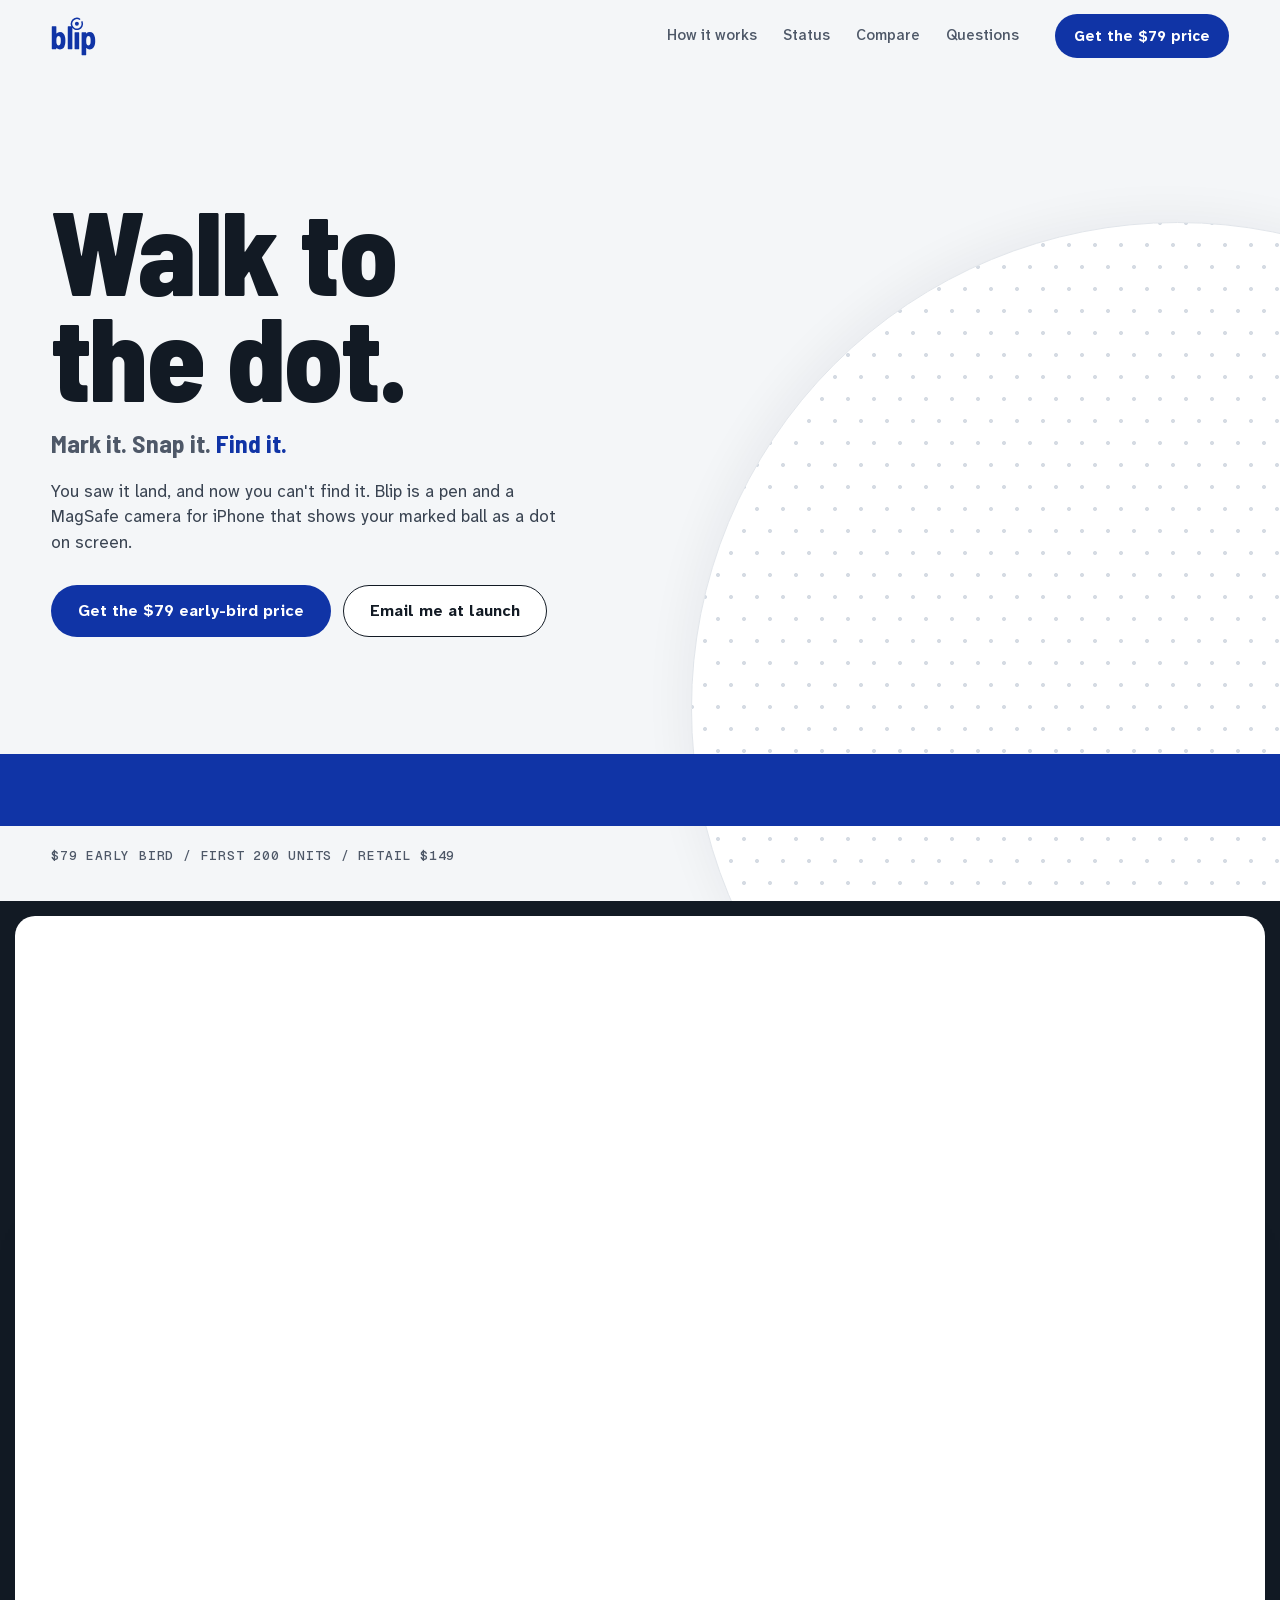
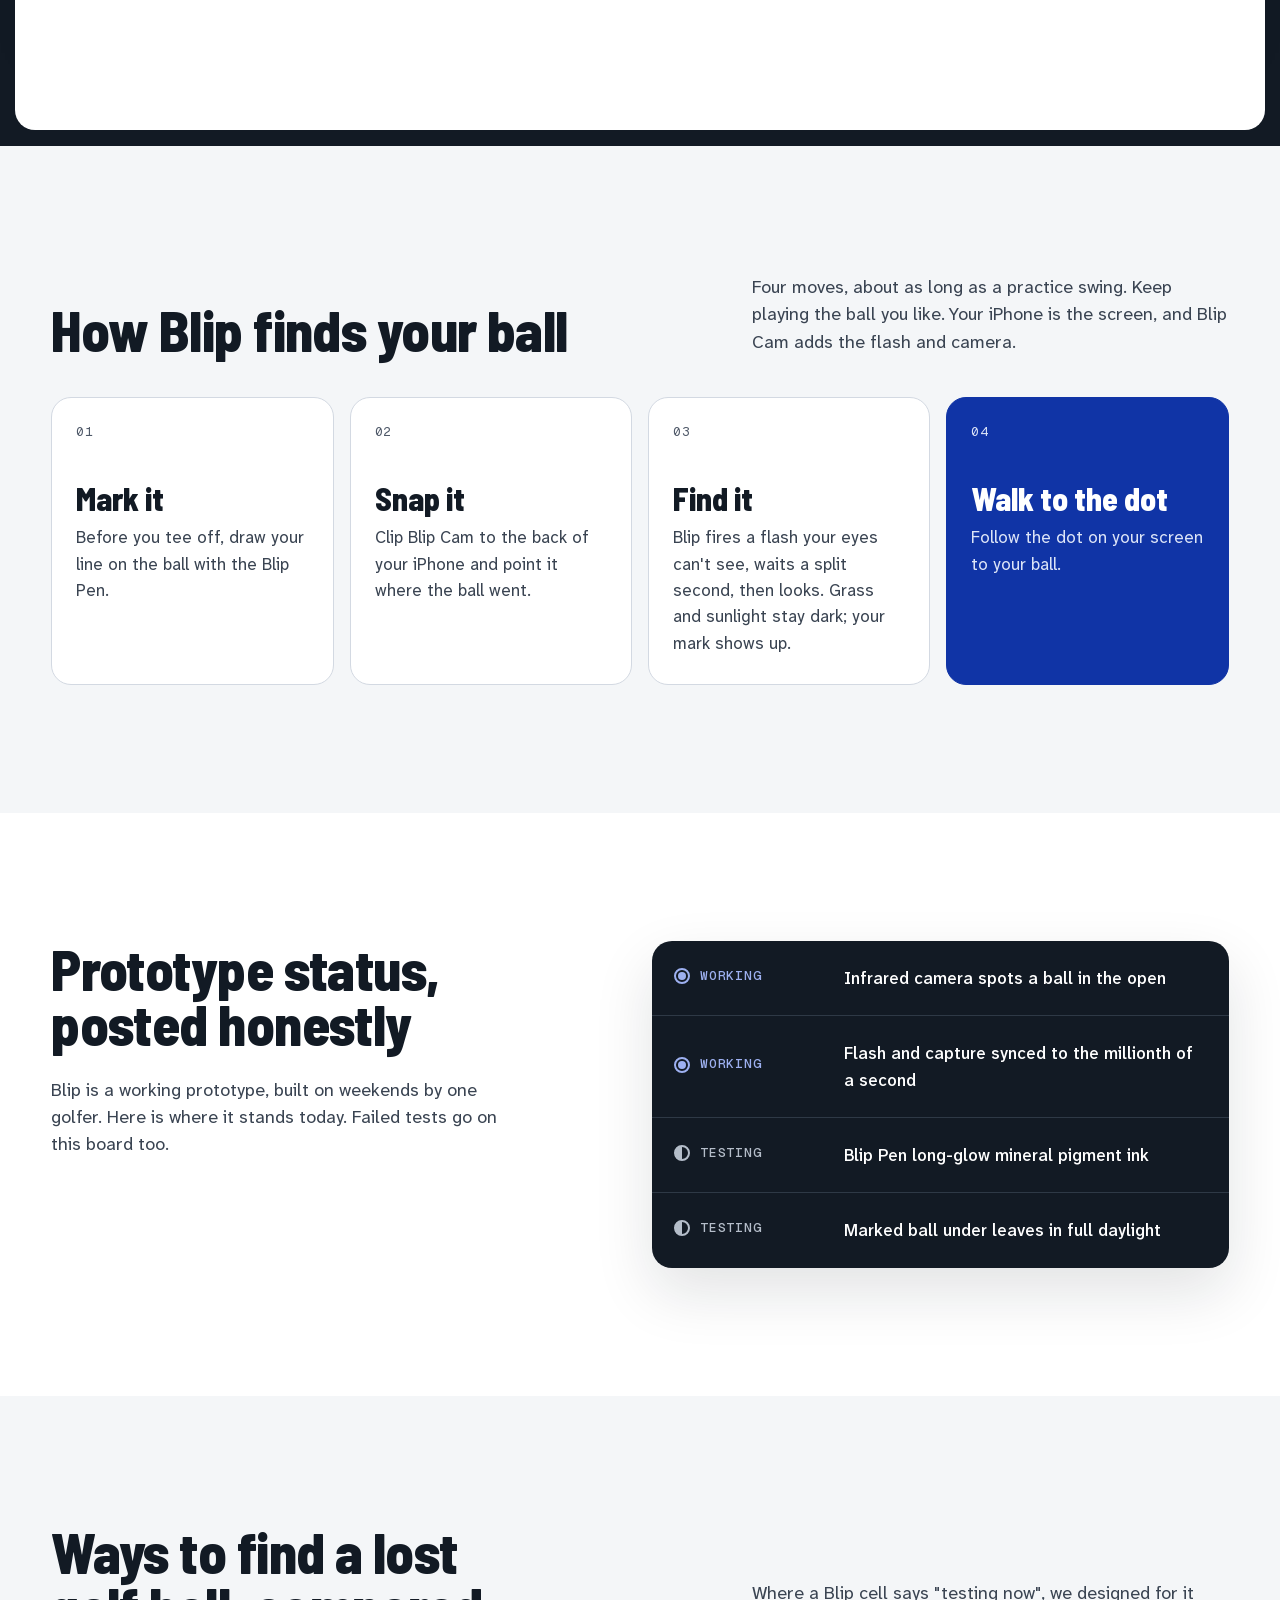
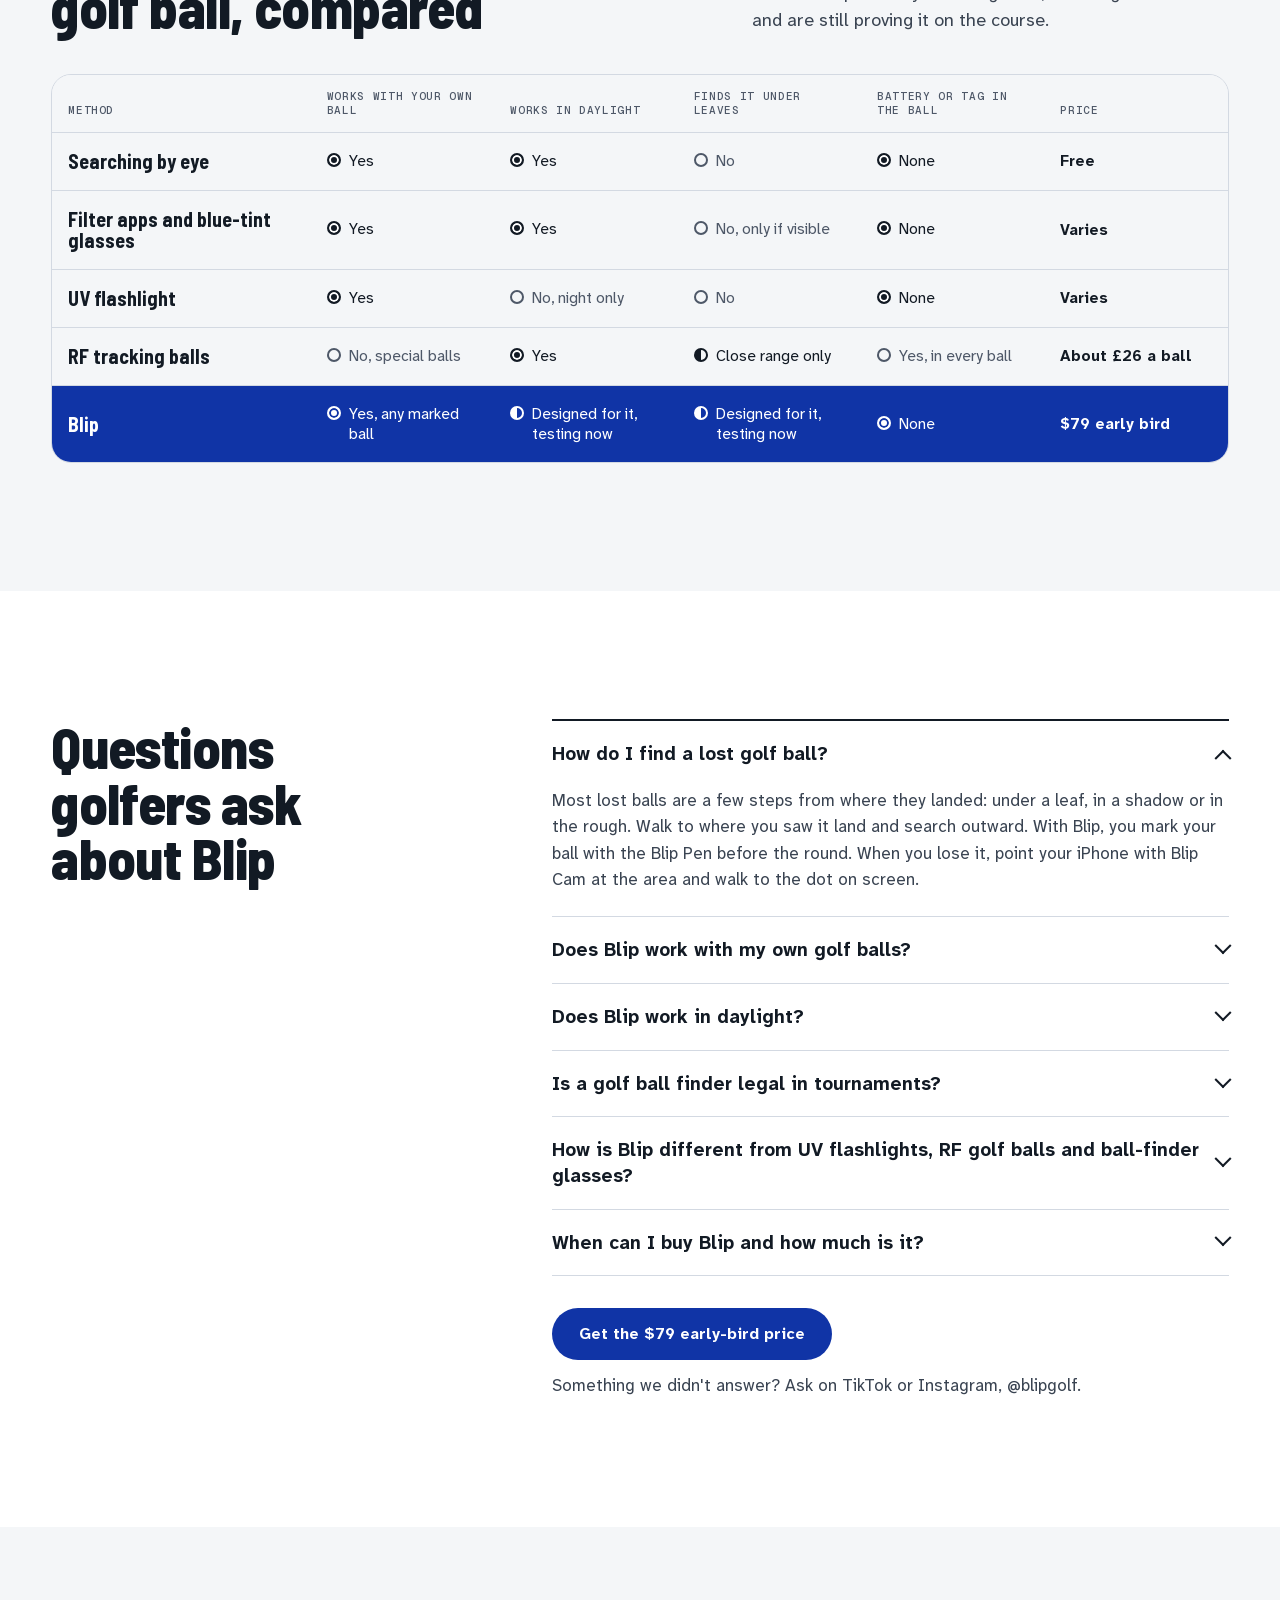
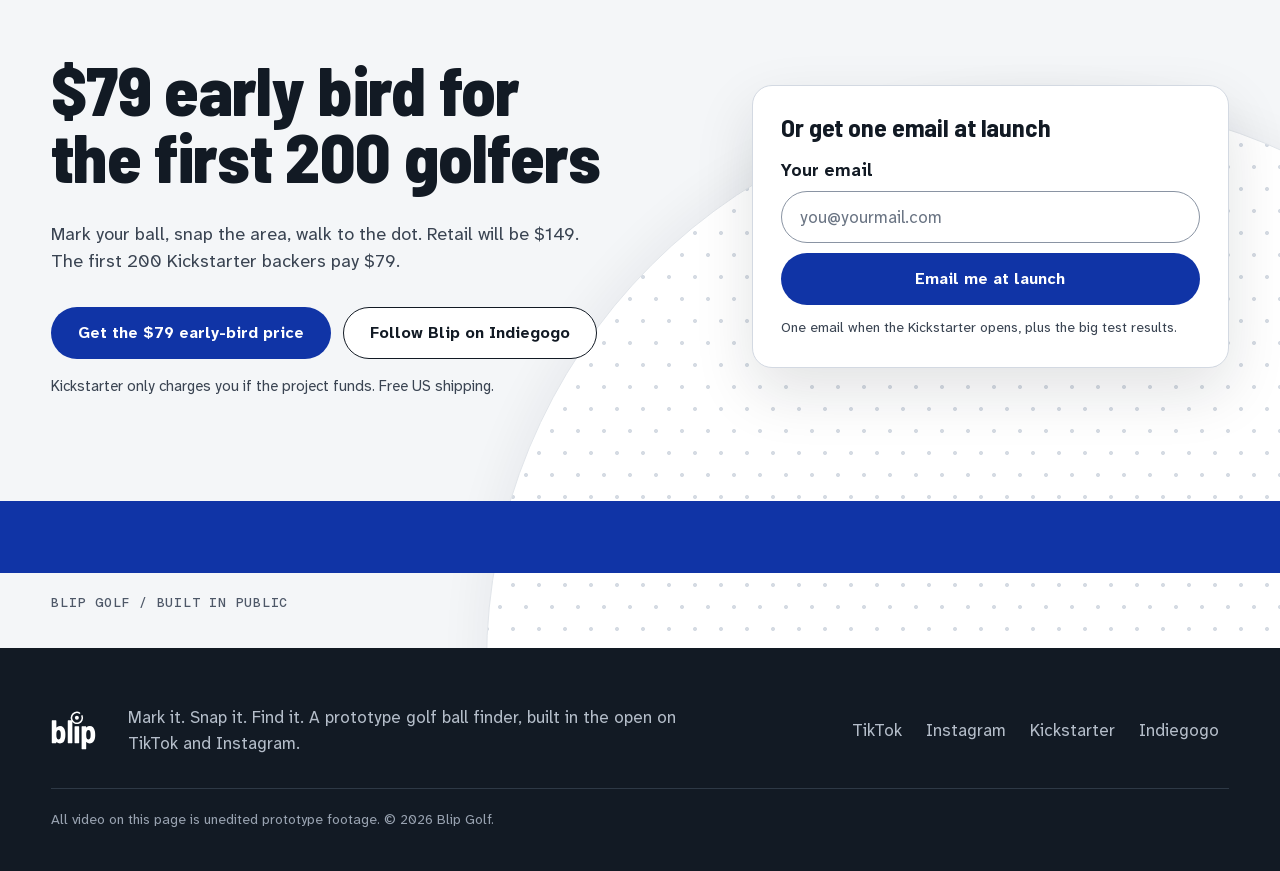
==== commit 3084c3ac: "Drop casual-rounds line from hero, footer and fine print Co-Authored-By: Claude Opus 5.5 <noreply@an" ====
--- a/index.html
+++ b/index.html
@@ -94,7 +94,7 @@
       "name": "Blip golf ball finder",
       "brand": { "@type": "Brand", "name": "Blip" },
       "manufacturer": { "@id": "https://blipgolf.com/#org" },
-      "description": "A golf ball finder kit for casual rounds: the Blip Pen marks any golf ball, and the Blip Cam, a MagSafe clip-on camera for iPhone, fires a flash your eyes can't see and shows the marked ball as a dot on the phone screen. Prototype stage; daylight use under leaves is being tested now.",
+      "description": "A golf ball finder kit: the Blip Pen marks any golf ball, and the Blip Cam, a MagSafe clip-on camera for iPhone, fires a flash your eyes can't see and shows the marked ball as a dot on the phone screen. Prototype stage; daylight use under leaves is being tested now.",
       "category": "Sports & Outdoors > Golf > Golf Accessories > Golf Ball Finders",
       "image": "https://blipgolf.com/assets/media/pen-and-cam.jpg",
       "url": "https://blipgolf.com/",
@@ -133,7 +133,7 @@
         { "@type": "Question", "name": "How do I find a lost golf ball?", "acceptedAnswer": { "@type": "Answer", "text": "Most lost balls are a few steps from where they landed: under a leaf, in a shadow or in the rough. Walk to where you saw it land and search outward. With Blip, you mark your ball with the Blip Pen before the round. When you lose it, point your iPhone with Blip Cam at the area and walk to the dot on screen." } },
         { "@type": "Question", "name": "Does Blip work with my own golf balls?", "acceptedAnswer": { "@type": "Answer", "text": "Yes. Blip works with any ball you mark with the Blip Pen. The ball stays exactly as it is, with nothing added inside." } },
         { "@type": "Question", "name": "Does Blip work in daylight?", "acceptedAnswer": { "@type": "Answer", "text": "Blip is designed for daylight, and we are testing that now. The prototype camera already spots a ball in the open. Its flash and capture are synced to the millionth of a second. The Blip Pen ink and a marked ball under leaves in full daylight are still in testing. We will post the results either way." } },
-        { "@type": "Question", "name": "Is a golf ball finder legal in tournaments?", "acceptedAnswer": { "@type": "Answer", "text": "No. Blip is for casual rounds (Rule 4.3a). Under Rule 4.3a of the Rules of Golf, using equipment like this during a competition round is not allowed." } },
+        { "@type": "Question", "name": "Is a golf ball finder legal in tournaments?", "acceptedAnswer": { "@type": "Answer", "text": "No. Under Rule 4.3a of the Rules of Golf, using equipment like this during a competition round is not allowed." } },
         { "@type": "Question", "name": "How is Blip different from UV flashlights, RF golf balls and ball-finder glasses?", "acceptedAnswer": { "@type": "Answer", "text": "Blue-tint glasses and filter apps only help when the ball is already visible. UV flashlights only work at night. RF tracking balls need special balls, about £26 each, and only work at close range. Blip works with your own ball and your iPhone. It is designed for daylight and for balls under leaves, which we are testing now." } },
         { "@type": "Question", "name": "When can I buy Blip and how much is it?", "acceptedAnswer": { "@type": "Answer", "text": "Blip is launching on Kickstarter. The early bird price is $79 for the first 200 units, and retail will be $149. Kickstarter only charges you if the project funds, and US shipping is free. Tap Get the $79 early-bird price to hear when it goes live." } }
       ]
@@ -167,7 +167,7 @@
   <div class="wrap hero__copy">
     <h1 id="h1" class="hero__title"><span class="slot"><span>Walk to</span></span> <span class="slot"><span>the dot.</span></span></h1>
     <p class="tagline"><span>Mark it.</span> <span>Snap it.</span> <span class="tagline__hot">Find it.</span></p>
-    <p class="hero__lead">You saw it land, and now you can't find it. Blip is a pen and a MagSafe camera for iPhone that shows your marked ball as a dot on screen, for casual rounds (Rule 4.3a).</p>
+    <p class="hero__lead">You saw it land, and now you can't find it. Blip is a pen and a MagSafe camera for iPhone that shows your marked ball as a dot on screen.</p>
     <div class="hero__actions">
       <a class="btn btn--primary" data-link="kickstarter" href="https://www.kickstarter.com/projects/804464871/1559624511" rel="noopener">Get the $79 early-bird price</a>
       <a class="btn btn--line" href="#early-bird">Email me at launch</a>
@@ -315,7 +315,6 @@
         </tr>
       </tbody>
     </table>
-    <p class="fine">Blip is for casual rounds (Rule 4.3a). Under the Rules of Golf, devices like this aren't allowed during a competition round.</p>
   </div>
 </section>
 
@@ -337,7 +336,7 @@
       </details>
       <details class="qa">
         <summary><h3>Is a golf ball finder legal in tournaments?</h3></summary>
-        <p>No. Blip is for casual rounds (Rule 4.3a). Under Rule 4.3a of the Rules of Golf, using equipment like this during a competition round is not allowed.</p>
+        <p>No. Under Rule 4.3a of the Rules of Golf, using equipment like this during a competition round is not allowed.</p>
       </details>
       <details class="qa">
         <summary><h3>How is Blip different from UV flashlights, RF golf balls and ball-finder glasses?</h3></summary>
@@ -388,7 +387,7 @@
 <footer class="foot ground-ink">
   <div class="wrap foot__in">
     <a class="brand" href="#top"><img src="assets/logo-reverse.svg" alt="Blip Golf, back to top" width="58" height="51"></a>
-    <p class="foot__line">Mark it. Snap it. Find it. A prototype golf ball finder for casual rounds (Rule 4.3a), built in the open on TikTok and Instagram.</p>
+    <p class="foot__line">Mark it. Snap it. Find it. A prototype golf ball finder, built in the open on TikTok and Instagram.</p>
     <ul class="foot__links">
       <li><a data-social="tiktok" href="https://www.tiktok.com/@blipgolf" rel="noopener">TikTok</a></li>
       <li><a data-social="instagram" href="https://www.instagram.com/blipgolf/" rel="noopener">Instagram</a></li>
--- a/styles.css
+++ b/styles.css
@@ -313,3 +313,4 @@
 .field .btn--line { background: var(--white); }
 .field .btn--line:hover { background: var(--ink); color: #fff; border-color: var(--ink); }
 .close__risk { margin: 16px 0 0; font-size: .9375rem; color: var(--c-text-muted); }
+.qa summary:focus-visible { outline: 2px solid var(--blue); outline-offset: 4px; border-radius: 4px; }
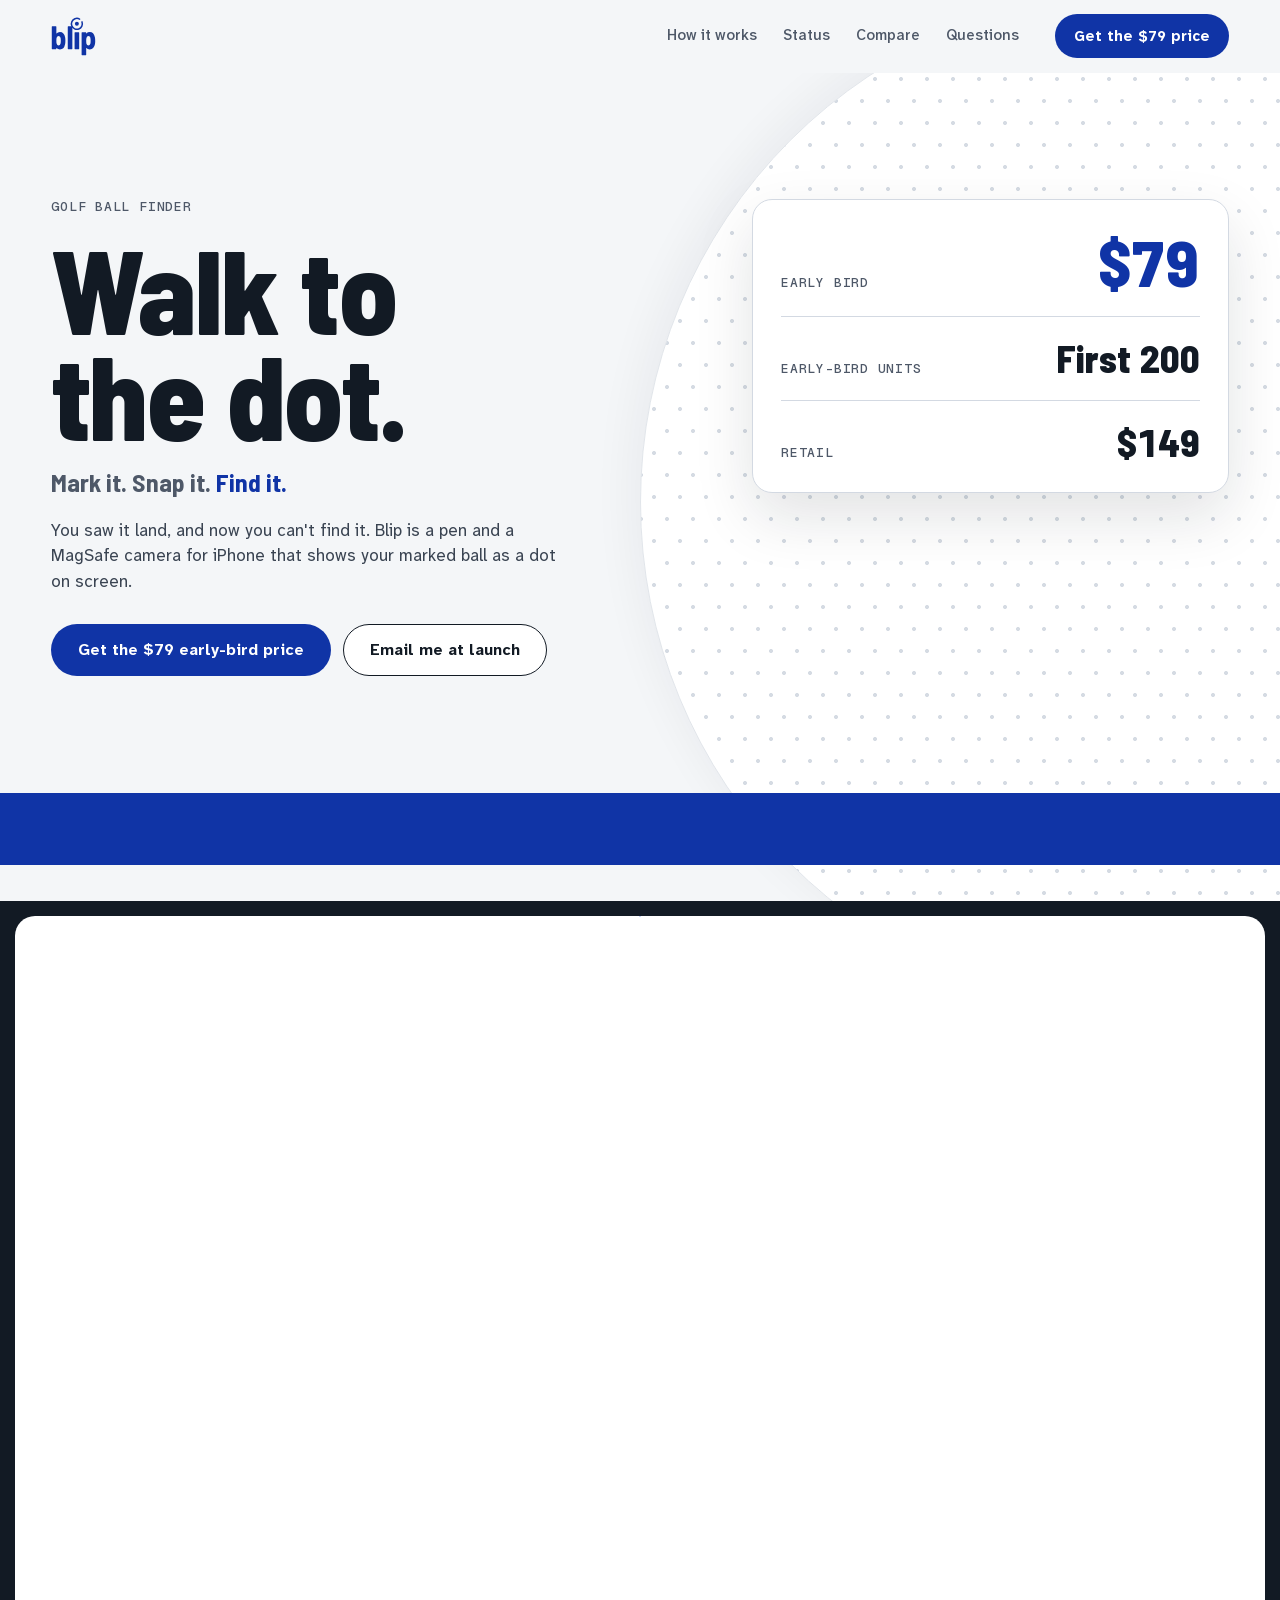
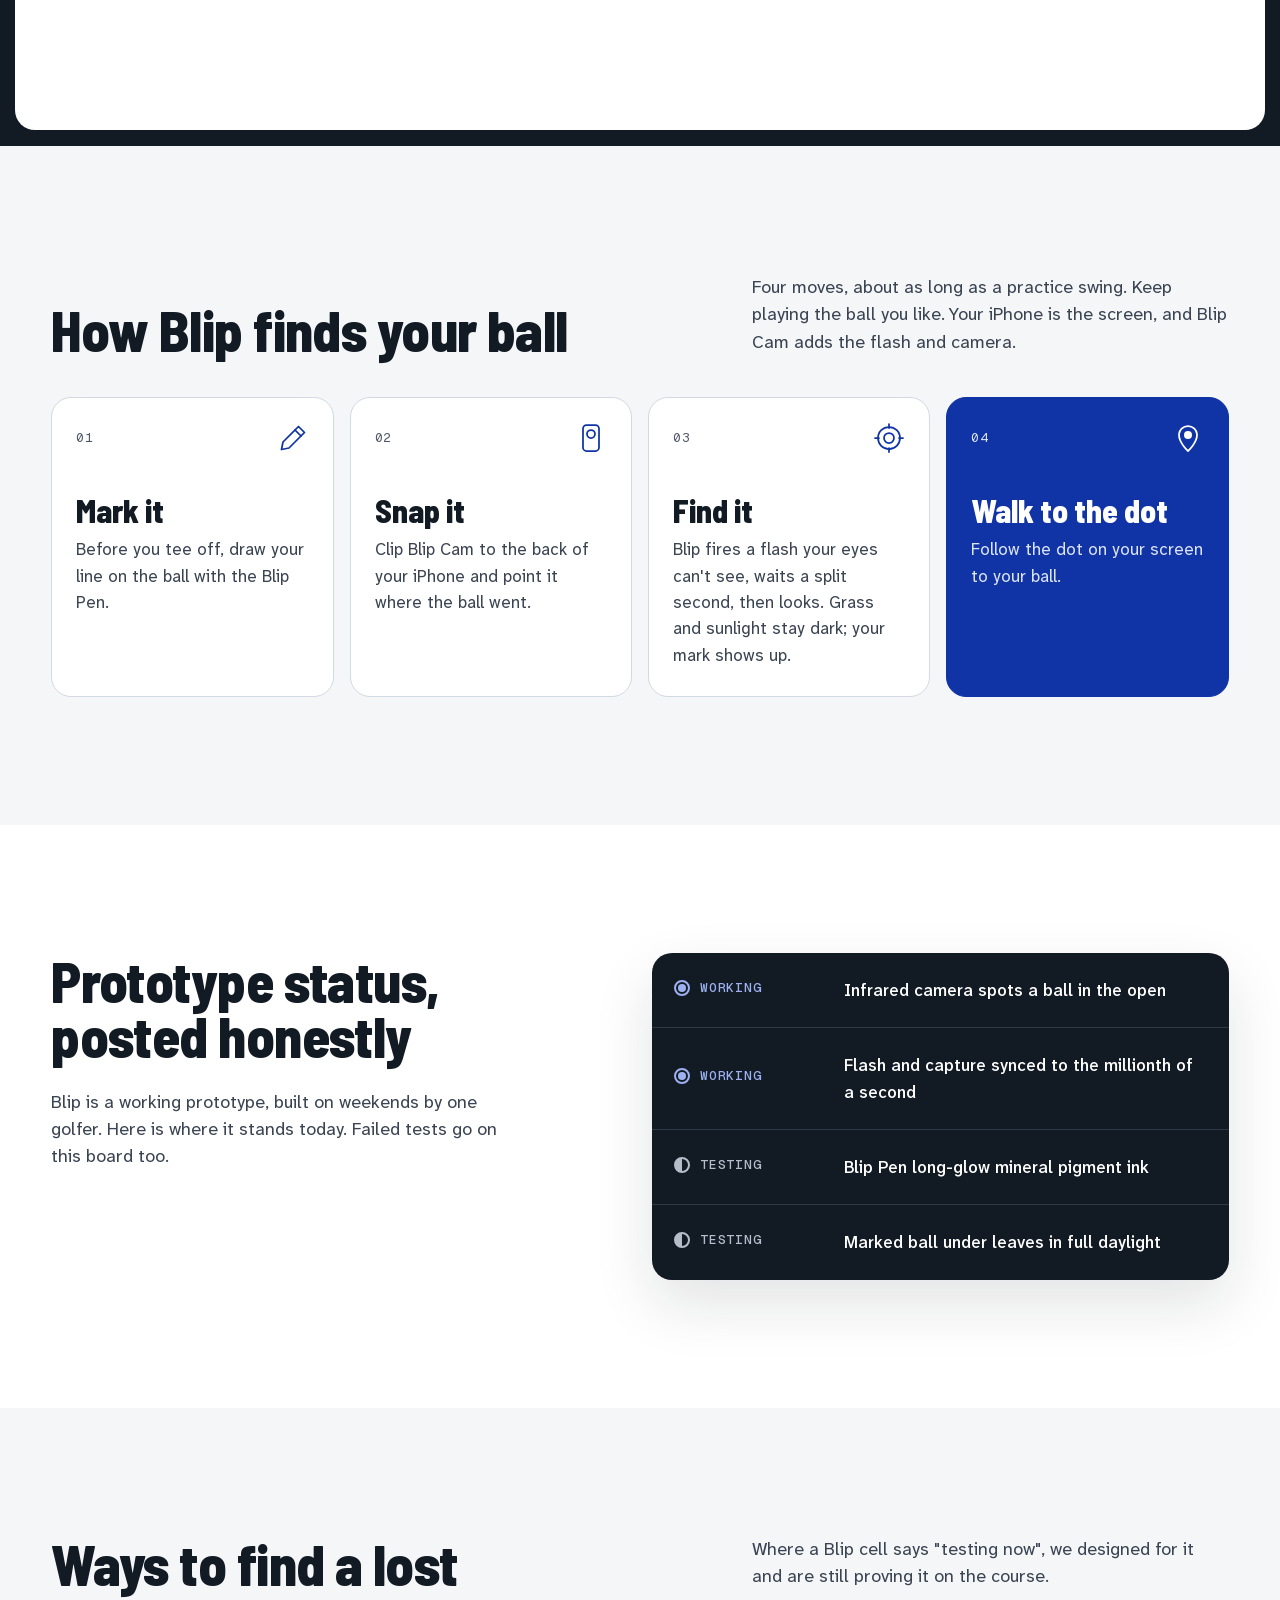
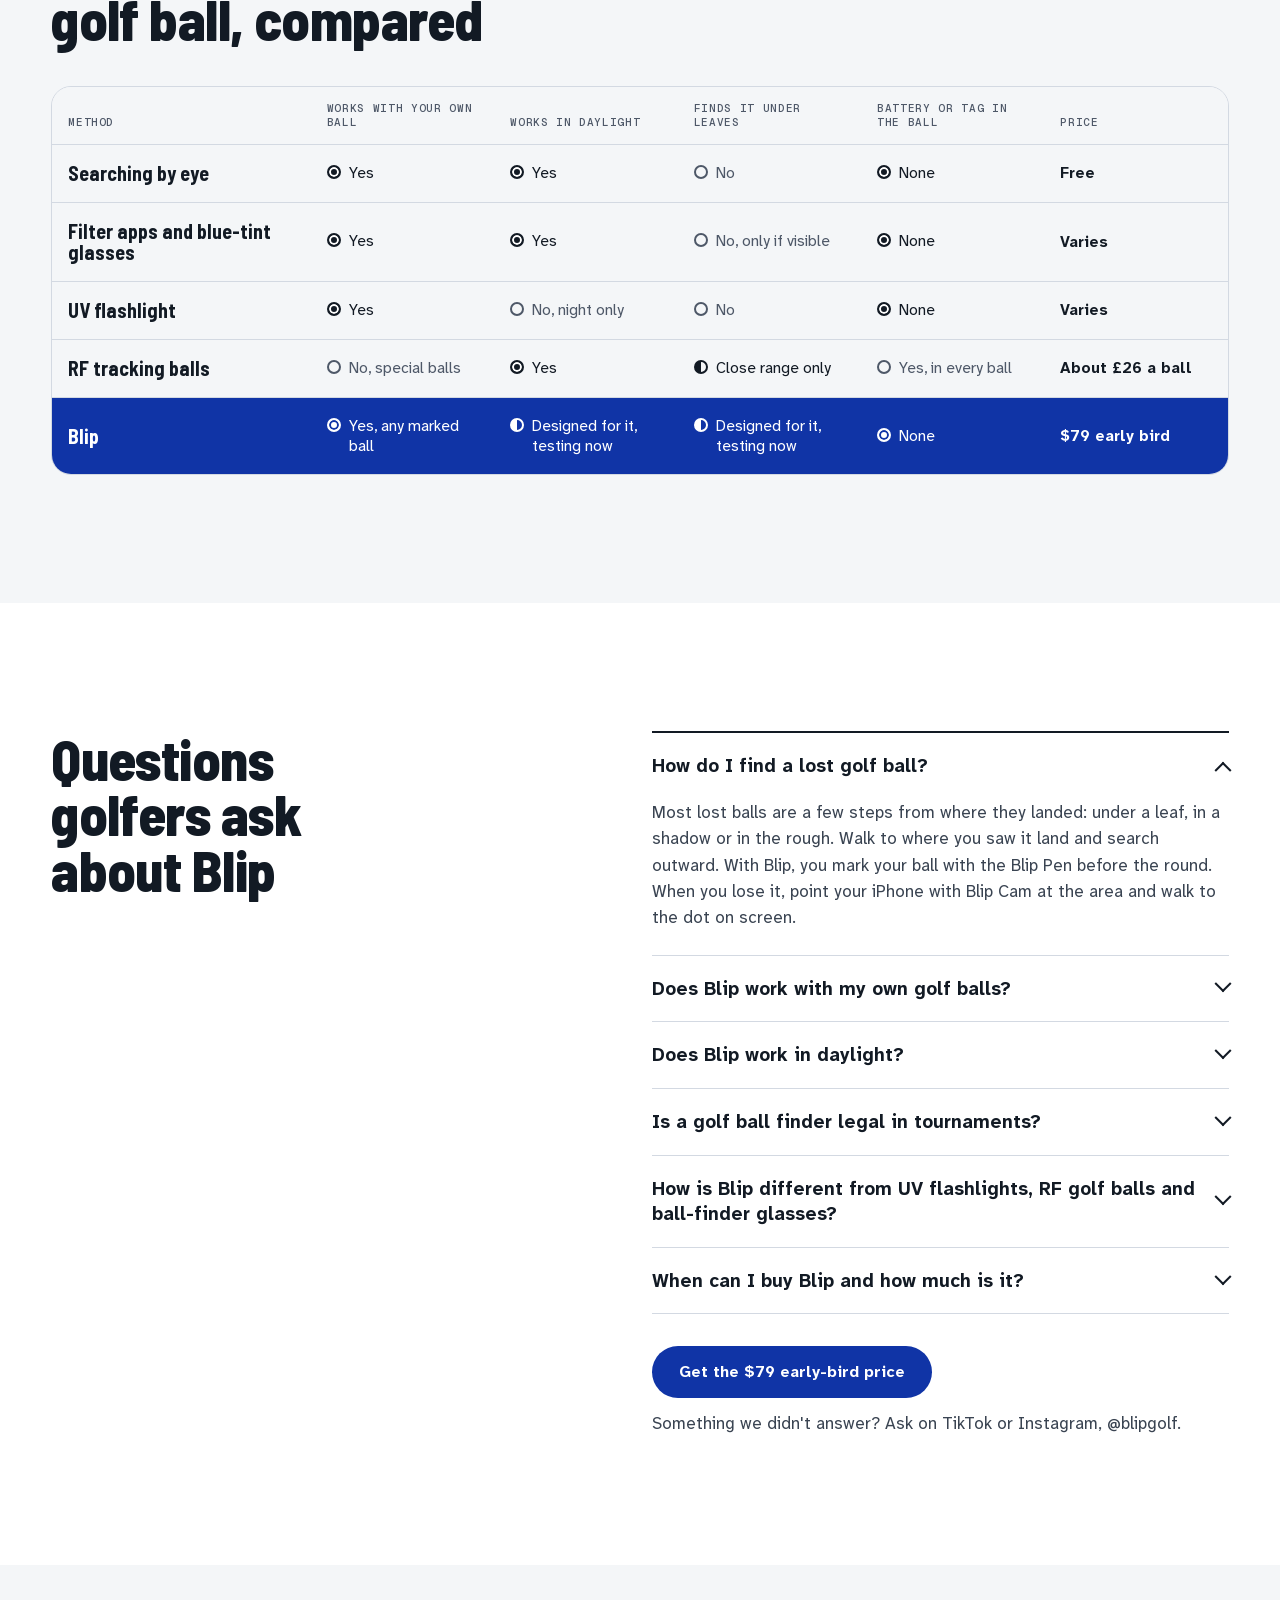
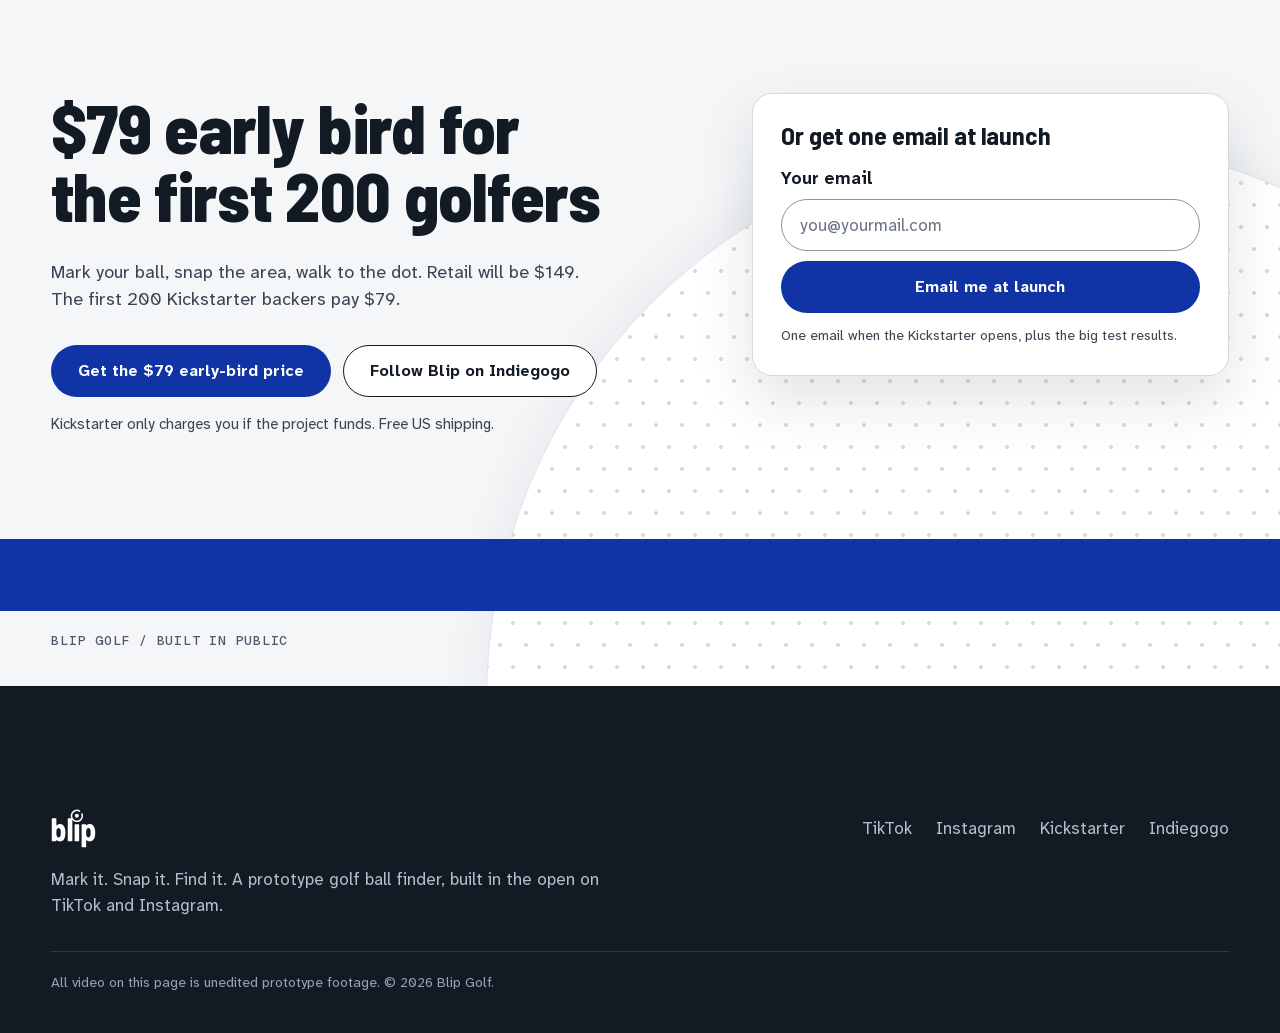
==== commit 5404c9c0: "Hero price card on the ball, footer and grid alignment pass Fill the empty hero half with the early-" ====
--- a/index.html
+++ b/index.html
@@ -56,7 +56,7 @@
 
 <link rel="preload" href="assets/fonts/barlow-semi-condensed-800.woff2" as="font" type="font/woff2" crossorigin>
 <link rel="preload" href="assets/fonts/atkinson-next.woff2" as="font" type="font/woff2" crossorigin>
-<link rel="stylesheet" href="styles.css?v=10">
+<link rel="stylesheet" href="styles.css?v=11">
 <script>document.documentElement.classList.add('js','mo-js','m-enter');setTimeout(function(){document.documentElement.classList.add('mo-safe')},2500)</script>
 <link rel="modulepreload" href="assets/moments/moments.js">
 <link rel="modulepreload" href="assets/moments/lib.js">
@@ -163,9 +163,10 @@
 <main id="main">
 
 <section class="hero field" id="top" aria-labelledby="h1" data-enter>
-  <div class="ball hero__ball" aria-hidden="true"></div>
-  <div class="wrap hero__copy">
-    <h1 id="h1" class="hero__title"><span class="slot"><span>Walk to</span></span> <span class="slot"><span>the dot.</span></span></h1>
+  <div class="field__layer" aria-hidden="true"><div class="ball hero__ball"></div></div>
+  <div class="wrap hero__grid">
+  <div class="hero__copy">
+    <h1 id="h1" class="hero__title"><span class="hero__kicker">Golf ball finder</span> <span class="slot"><span>Walk to</span></span> <span class="slot"><span>the dot.</span></span></h1>
     <p class="tagline"><span>Mark it.</span> <span>Snap it.</span> <span class="tagline__hot">Find it.</span></p>
     <p class="hero__lead">You saw it land, and now you can't find it. Blip is a pen and a MagSafe camera for iPhone that shows your marked ball as a dot on screen.</p>
     <div class="hero__actions">
@@ -173,8 +174,13 @@
       <a class="btn btn--line" href="#early-bird">Email me at launch</a>
     </div>
   </div>
+  <dl class="price" aria-label="Blip pricing">
+    <div class="price__row price__row--hot"><dt>Early bird</dt><dd>$79</dd></div>
+    <div class="price__row"><dt>Early-bird units</dt><dd>First 200</dd></div>
+    <div class="price__row"><dt>Retail</dt><dd>$149</dd></div>
+  </dl>
+  </div>
   <div class="band hero__band" aria-hidden="true"></div>
-  <div class="wrap"><p class="readline">$79 early bird / first 200 units / retail $149</p></div>
 </section>
 
 <section class="ground-ink camera" id="problem" aria-labelledby="problem-h" data-moment="iris-opens" data-moment-opts='{"from":"base"}' style="--p-bg: var(--white)">
@@ -212,22 +218,22 @@
     </div>
     <ol class="steps">
       <li class="step">
-        <span class="step__n" aria-hidden="true">01</span>
+        <span class="step__n" aria-hidden="true">01<svg class="step__i" viewBox="0 0 32 32"><path d="M21.5 4.5l6 6L12 26l-7.5 1.5L6 20z"/><path d="M18 8l6 6"/></svg></span>
         <h3 class="step__t">Mark it</h3>
         <p>Before you tee off, draw your line on the ball with the Blip Pen.</p>
       </li>
       <li class="step">
-        <span class="step__n" aria-hidden="true">02</span>
+        <span class="step__n" aria-hidden="true">02<svg class="step__i" viewBox="0 0 32 32"><rect x="8" y="3" width="16" height="26" rx="3.5"/><circle cx="16" cy="12" r="4"/></svg></span>
         <h3 class="step__t">Snap it</h3>
         <p>Clip Blip Cam to the back of your iPhone and point it where the ball went.</p>
       </li>
       <li class="step">
-        <span class="step__n" aria-hidden="true">03</span>
+        <span class="step__n" aria-hidden="true">03<svg class="step__i" viewBox="0 0 32 32"><circle cx="16" cy="16" r="11"/><circle cx="16" cy="16" r="5"/><path d="M16 2v4M16 26v4M2 16h4M26 16h4"/></svg></span>
         <h3 class="step__t">Find it</h3>
         <p>Blip fires a flash your eyes can't see, waits a split second, then looks. Grass and sunlight stay dark; your mark shows up.</p>
       </li>
       <li class="step step--hot">
-        <span class="step__n" aria-hidden="true">04</span>
+        <span class="step__n" aria-hidden="true">04<svg class="step__i" viewBox="0 0 32 32"><circle cx="16" cy="13" r="4" class="fill"/><path d="M16 29s-9-8.2-9-16a9 9 0 0 1 18 0c0 7.8-9 16-9 16z"/></svg></span>
         <h3 class="step__t">Walk to the dot</h3>
         <p>Follow the dot on your screen to your ball.</p>
       </li>
@@ -355,7 +361,7 @@
 </section>
 
 <section class="close field" id="early-bird" aria-labelledby="close-h">
-  <div class="ball close__ball" aria-hidden="true"></div>
+  <div class="field__layer" aria-hidden="true"><div class="ball close__ball"></div></div>
   <div class="wrap close__grid">
     <div class="close__copy">
       <h2 id="close-h" class="h2 h2--xl">$79 early bird for the first 200 golfers</h2>
--- a/styles.css
+++ b/styles.css
@@ -56,8 +56,9 @@
 .skip { position: fixed; left: 12px; top: -80px; z-index: 100; background: var(--blue); color: #fff; padding: 12px 16px; border-radius: var(--radius-sm); font-weight: 700; text-decoration: none; transition: top .2s var(--ease-out); }
 .skip:focus { top: 12px; }
 
-.wrap { width: 100%; max-width: calc(var(--wrap) + 2 * var(--pad-x)); margin-inline: auto; padding-inline: var(--pad-x); }
-main > section { padding-block: var(--sec-y); position: relative; }
+.wrap { width: 100%; max-width: var(--wrap); margin-inline: auto; }
+main > section { padding-block: var(--sec-y); padding-inline: var(--pad-x); position: relative; }
+.nav, .foot { padding-inline: var(--pad-x); }
 .ground-mist { background: var(--mist); color: var(--c-text); }
 .ground-white { background: var(--white); color: var(--c-text); }
 .ground-ink { background: var(--ink); color: var(--c-on-dark); }
@@ -128,19 +129,29 @@
    A huge white ball rising from the bottom, staggered light-grey dimples, a thin
    grey edge, and the Egyptian Blue band (the line on the ball) crossing full width. */
 .field { background: var(--mist); overflow: hidden; isolation: isolate; }
+.field__layer { position: absolute; inset: 0; z-index: -1; overflow: hidden; pointer-events: none; }
 .ball { position: absolute; z-index: -1; aspect-ratio: 1; border-radius: 50%; pointer-events: none;
   background-color: var(--white);
   background-image: radial-gradient(circle, #D5DBE3 1.7px, transparent 2.3px), radial-gradient(circle, #D5DBE3 1.7px, transparent 2.3px);
   background-size: 26px 44px; background-position: 0 0, 13px 22px;
   border: 1.5px solid #E1E5EA; box-shadow: -12px -10px 40px rgba(18, 26, 36, .045); }
-.band { height: clamp(52px, 8vh, 76px); background: var(--blue); transform-origin: left center; flex: none; }
+.band { height: clamp(52px, 8vh, 76px); background: var(--blue); transform-origin: left center; flex: none; margin-inline: calc(-1 * var(--pad-x)); }
 .readline { font: 500 .8125rem/1.3 var(--f-mono); letter-spacing: .06em; text-transform: uppercase; color: var(--slate); margin: 0; padding-top: 22px; }
 
 /* ---------- hero ---------- */
 .hero { min-height: calc(100svh - var(--nav-h)); display: flex; flex-direction: column; padding-block: clamp(40px, 7vh, 96px) clamp(28px, 4vh, 44px) !important; }
-.hero__ball { width: min(76vw, 1180px); left: 54%; top: 18%; }
-.hero__copy { flex: 1; display: flex; flex-direction: column; justify-content: center; padding-bottom: clamp(36px, 6vh, 64px); }
+.hero__ball { width: min(80vw, 1240px); left: 50%; top: -10%; }
+.hero__grid { flex: 1; display: grid; grid-template-columns: repeat(12, minmax(0, 1fr)); column-gap: 24px; row-gap: 40px; align-content: center; align-items: start; padding-bottom: clamp(36px, 6vh, 64px); }
+.hero__copy { grid-column: 1 / span 7; }
 .hero__copy > * { max-width: 620px; }
+.hero__kicker { display: block; font: 500 .8125rem/1.3 var(--f-mono); letter-spacing: .06em; text-transform: uppercase; color: var(--slate); margin-bottom: 22px; }
+/* the price card: the readouts, sitting on the ball */
+.price { grid-column: 8 / span 5; margin: 0; background: var(--white); border: 1px solid var(--line); border-radius: var(--radius-md); box-shadow: var(--shadow-ball); padding: 8px 28px; }
+.price__row { display: flex; align-items: baseline; justify-content: space-between; gap: 16px; padding: 22px 0; border-bottom: 1px solid var(--line); }
+.price__row:last-child { border-bottom: 0; }
+.price dt { font: 500 .8125rem/1.3 var(--f-mono); letter-spacing: .06em; text-transform: uppercase; color: var(--slate); }
+.price dd { margin: 0; font: 800 clamp(2rem, 3vw, 2.75rem)/1 var(--f-display); color: var(--ink); font-variant-numeric: tabular-nums; }
+.price__row--hot dd { color: var(--blue); font-size: clamp(3rem, 5vw, 4.5rem); }
 .hero__title { font: 800 clamp(4.25rem, 9.2vw, 8.75rem)/.86 var(--f-display); letter-spacing: -.015em; margin: 0 0 18px; color: var(--ink); }
 .hero__title .slot { display: block; overflow: hidden; padding-bottom: .04em; }
 .hero__title .slot > span { display: inline-block; }
@@ -154,7 +165,8 @@
   .js .hero__title .slot > span { animation: rise .9s var(--ease-out) both; }
   .js .hero__title .slot:nth-child(2) > span { animation-delay: .09s; }
   .js .hero__band { animation: draw 1.1s .15s var(--ease-out) both; }
-  .js .tagline, .js .hero__lead, .js .hero__actions, .js .hero .readline { animation: fade .8s .3s var(--ease-out) both; }
+  .js .tagline, .js .hero__lead, .js .hero__actions, .js .hero__kicker { animation: fade .8s .3s var(--ease-out) both; }
+  .js .price { animation: fade .9s .45s var(--ease-out) both; }
   .js .hero__ball { animation: fade 1.2s .2s var(--ease-out) both; }
 }
 @keyframes rise { from { transform: translateY(105%); } to { transform: none; } }
@@ -174,7 +186,11 @@
 .steps { list-style: none; margin: 0; padding: 0; display: grid; grid-template-columns: repeat(4, minmax(0, 1fr)); gap: 16px; }
 .step { background: var(--white); border-radius: var(--radius-md); padding: 24px 24px 28px; display: flex; flex-direction: column; border: 1px solid var(--line); transition: transform .2s var(--ease-out), box-shadow .2s; }
 .step:hover { transform: translateY(-2px); box-shadow: var(--shadow-ball); }
-.step__n { font-size: .8125rem; color: var(--slate); margin-bottom: 40px; }
+.step__n { display: flex; align-items: center; justify-content: space-between; font-size: .8125rem; color: var(--slate); margin-bottom: 40px; }
+.step__i { width: 32px; height: 32px; fill: none; stroke: var(--blue); stroke-width: 1.75; stroke-linecap: round; stroke-linejoin: round; }
+.step__i .fill { fill: currentColor; stroke: none; }
+.step:not(.step--hot) .step__i .fill { color: var(--blue); }
+.step--hot .step__i { stroke: #fff; color: #fff; }
 .step__t { font: 800 2rem/1 var(--f-display); margin: 0 0 10px; }
 .step p { margin: 0; color: var(--c-text-muted); }
 .ground-white .step:not(.step--hot) { background: var(--mist); }
@@ -196,7 +212,7 @@
 .is-test .state { color: var(--c-on-dark-muted); }
 
 /* ---------- comparison ---------- */
-.compare__head { display: grid; grid-template-columns: repeat(12, minmax(0, 1fr)); column-gap: 24px; align-items: end; margin-bottom: 40px; }
+.compare__head { display: grid; grid-template-columns: repeat(12, minmax(0, 1fr)); column-gap: 24px; align-items: start; margin-bottom: 40px; }
 .compare__head .h2 { grid-column: 1 / span 7; margin: 0; }
 .compare__head .lead { grid-column: 8 / span 5; }
 .lb { width: 100%; border-collapse: separate; border-spacing: 0; table-layout: fixed; border: 1px solid var(--line); border-radius: var(--radius-md); overflow: hidden; }
@@ -218,7 +234,7 @@
 /* ---------- close: the early bird, on the dimpled ball ---------- */
 .close { display: flex; flex-direction: column; padding-bottom: clamp(28px, 4vh, 44px) !important; }
 .close__ball { width: min(88vw, 1240px); left: 38%; top: 24%; }
-.close__grid { display: grid; grid-template-columns: repeat(12, minmax(0, 1fr)); column-gap: 24px; row-gap: 40px; align-items: center; margin-bottom: clamp(56px, 8vw, 104px); }
+.close__grid { display: grid; grid-template-columns: repeat(12, minmax(0, 1fr)); column-gap: 24px; row-gap: 40px; align-items: start; margin-bottom: clamp(56px, 8vw, 104px); }
 .close__copy { grid-column: 1 / span 6; }
 .close__copy .lead { margin-bottom: 32px; max-width: 46ch; }
 .close__actions { display: flex; flex-wrap: wrap; gap: 12px; }
@@ -237,7 +253,7 @@
 /* ---------- faq ---------- */
 .faq__grid { display: grid; grid-template-columns: repeat(12, minmax(0, 1fr)); column-gap: 24px; row-gap: 32px; align-items: start; }
 .faq__grid > .h2 { grid-column: 1 / span 4; position: sticky; top: calc(var(--nav-h) + 32px); }
-.faq__list { grid-column: 6 / span 7; border-top: 2px solid var(--ink); }
+.faq__list { grid-column: 7 / span 6; border-top: 2px solid var(--ink); }
 .qa { border-bottom: 1px solid var(--line); }
 .qa summary { list-style: none; cursor: pointer; display: flex; justify-content: space-between; align-items: center; gap: 16px; padding: 20px 0; min-height: 44px; }
 .qa summary::-webkit-details-marker { display: none; }
@@ -250,8 +266,12 @@
 .qa p { text-wrap: pretty; margin: 0 0 24px; color: var(--c-text-muted); max-width: 64ch; }
 
 /* ---------- footer ---------- */
-.foot { padding-block: 56px 40px; }
-.foot__in { display: grid; grid-template-columns: auto 1fr auto; gap: 16px 32px; align-items: center; }
+.foot { padding-block: calc(var(--sec-y) * .5 + 56px) 40px; }
+.foot__in { display: grid; grid-template-columns: minmax(0, 1fr) auto; gap: 16px 32px; align-items: center; }
+.foot__in > .brand { grid-column: 1; justify-self: start; }
+.foot__links { grid-column: 2; grid-row: 1; justify-self: end; }
+.foot__links li:last-child a { padding-right: 0; }
+.foot__line { grid-column: 1 / -1; }
 .foot__line { margin: 0; color: var(--c-on-dark-muted); max-width: 52ch; }
 .foot__links { display: flex; gap: 4px; list-style: none; margin: 0; padding: 0; }
 .foot__links a { display: inline-flex; align-items: center; min-height: 44px; padding: 0 10px; color: var(--c-on-dark-muted); text-decoration: none; transition: color .18s; }
@@ -270,6 +290,9 @@
   .camera__head, .how__head, .status__grid, .compare__head, .close__grid, .faq__grid { grid-template-columns: minmax(0, 1fr); }
   .camera__head > *, .how__head > *, .status__grid > *, .compare__head > *, .close__grid > *, .faq__grid > * { grid-column: 1 / -1 !important; }
   .hero__ball { width: 175vw; left: 6vw; top: auto; bottom: -100vw; }
+  .hero__copy, .price { grid-column: 1 / -1; }
+  .hero__grid { grid-template-columns: minmax(0, 1fr); }
+  .foot__links { grid-column: 1 / -1; grid-row: auto; justify-self: start; }
   .close__ball { width: 170vw; left: -10vw; top: 34%; }
   .camera__head, .how__head, .compare__head { row-gap: 16px; }
   .faq__grid > .h2 { position: static; }
@@ -301,7 +324,16 @@
   .steps { grid-template-columns: minmax(0, 1fr); gap: 10px; }
   .step { display: grid; grid-template-columns: 2.5rem minmax(0, 1fr); column-gap: 12px; padding: 20px; }
   .step__n { margin: 6px 0 0; grid-row: span 2; }
-  .step__t { font-size: 1.625rem; margin-bottom: 6px; }
+  .step__t { font-size: 1.375rem; margin-bottom: 6px; }
+  .step__n { flex-direction: column; align-items: flex-start; justify-content: flex-start; gap: 12px; }
+  .step__i { width: 26px; height: 26px; }
+  .signup .h3, .qa summary h3 { font-size: 1.375rem; }
+  .qa summary h3 { font-family: var(--f-text); }
+  .price { display: grid; grid-template-columns: repeat(3, minmax(0, 1fr)); padding: 0; }
+  .price__row { flex-direction: column-reverse; align-items: flex-start; justify-content: flex-end; gap: 6px; padding: 14px 16px; border-bottom: 0; border-left: 1px solid var(--line); }
+  .price__row:first-child { border-left: 0; }
+  .price dt { font-size: .6875rem; }
+  .price dd, .price__row--hot dd { font-size: 1.625rem; }
   .board-table td { padding: 16px 14px; font-size: 1rem; }
   .board-table td:first-child { width: 8.25em; }
   .signup { padding: 22px; }
@@ -313,4 +345,5 @@
 .field .btn--line { background: var(--white); }
 .field .btn--line:hover { background: var(--ink); color: #fff; border-color: var(--ink); }
 .close__risk { margin: 16px 0 0; font-size: .9375rem; color: var(--c-text-muted); }
-.qa summary:focus-visible { outline: 2px solid var(--blue); outline-offset: 4px; border-radius: 4px; }
+.qa summary { scroll-margin-top: calc(var(--nav-h) + 24px); }
+.qa summary:focus-visible { outline: 2px solid var(--blue); outline-offset: 4px; border-radius: 4px; box-shadow: 0 0 0 6px var(--blue-wash); }
